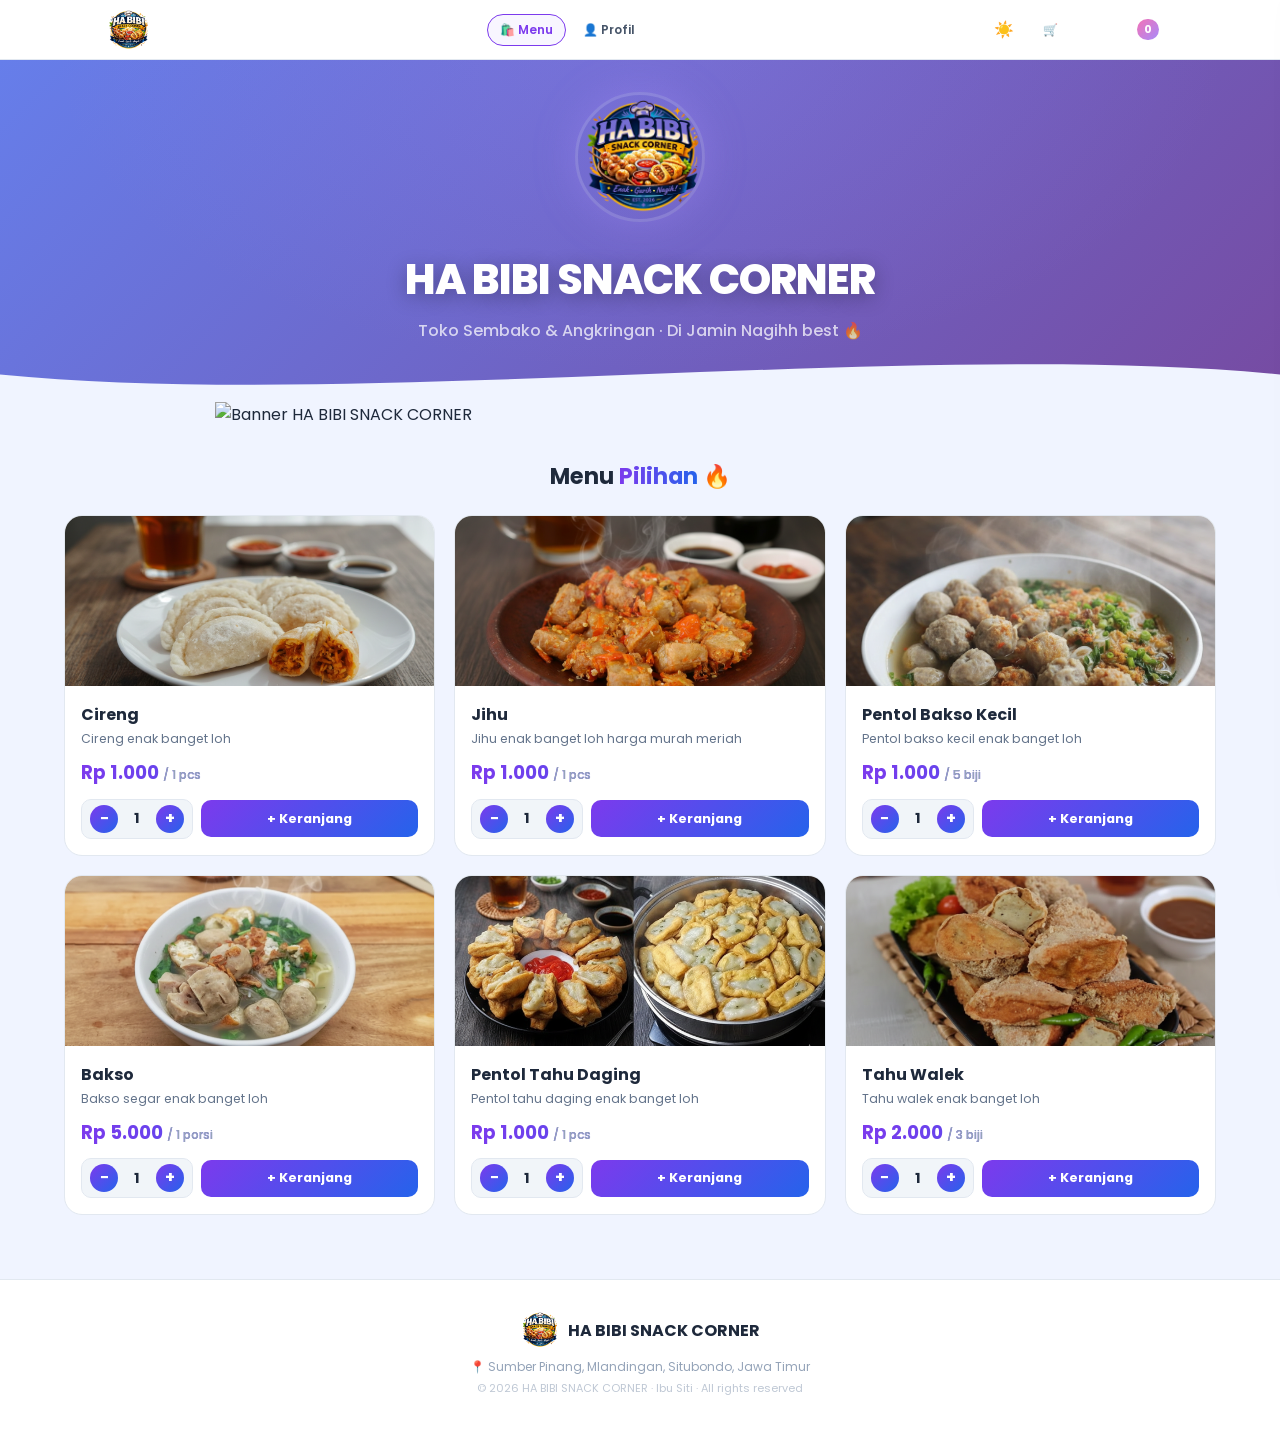
==== index.html @ b2f9ac33 "website habibi" ====
<!DOCTYPE html>
<html lang="id" data-theme="dark">
<head>
    <meta charset="UTF-8">
    <meta name="viewport" content="width=device-width, initial-scale=1.0, maximum-scale=1.0">
    <title>HA BIBI SNACK CORNER</title>
    <link rel="stylesheet" href="style.css">
    <link rel="stylesheet" href="profile.css">
</head>
<body>

    <!-- ===== NAVBAR ===== -->
    <nav class="navbar">
        <div class="nav-inner">
            <a href="index.html" class="nav-logo">
                <img src="image/Logo Habibi.png" alt="Logo HA BIBI SNACK CORNER" class="nav-logo-img">
            </a>
            <div class="nav-links">
                <a href="index.html" class="nav-link active">🛍️ Menu</a>
                <a href="profile.html" class="nav-link">👤 Profil</a>
            </div>
            <div class="header-actions">
                <button class="btn-theme" onclick="toggleTheme()" title="Ganti Tema">
                    <span id="themeIcon">🌙</span>
                </button>
                <button class="btn-cart" onclick="toggleCart()">
                    🛒 <span class="cart-text">Keranjang</span>
                    <span class="cart-badge" id="cartBadge">0</span>
                </button>
            </div>
        </div>
    </nav>

    <!-- ===== HERO ===== -->
    <section class="hero">
        <div class="hero-bg"></div>
        <div class="hero-content">
            <img src="image/Logo Habibi.png" alt="Logo HA BIBI SNACK CORNER" class="hero-logo">
            <h1 class="hero-title">HA BIBI SNACK CORNER</h1>
            <p class="hero-sub">Toko Sembako & Angkringan · Di Jamin Nagihh best 🔥</p>
        </div>
        <div class="hero-wave">
            <svg xmlns="http://www.w3.org/2000/svg" viewBox="0 0 1440 80" preserveAspectRatio="none">
                <path class="wave-path" d="M0,50 C400,90 1040,10 1440,50 L1440,80 L0,80 Z"/>
            </svg>
        </div>
    </section>

    <!-- ===== SECTION BANNER ===== -->
    <section class="banner-section">
        <div class="banner-wrapper">
            <img src="image/banner.png" alt="Banner HA BIBI SNACK CORNER" class="banner-img">
        </div>
    </section>

    <!-- ===== MENU PILIHAN ===== -->
    <div class="container">
        <div class="section-title">Menu <span>Pilihan</span> 🔥</div>
        <div class="products">

            <div class="product-card">
                <img src="image/Cireng.png" alt="Cireng" class="product-image">
                <div class="product-info">
                    <div class="product-name">Cireng</div>
                    <div class="product-desc">Cireng enak banget loh</div>
                    <div class="product-price">Rp 1.000 <span class="product-unit">/ 1 pcs</span></div>
                    <div class="card-action">
                        <div class="qty-control">
                            <button onclick="changeCardQty(this, -1)">−</button>
                            <span class="qty-value">1</span>
                            <button onclick="changeCardQty(this, 1)">+</button>
                        </div>
                        <button class="btn-order" onclick="addToCart('Cireng', 1000, '1 pcs', this)">+ Keranjang</button>
                    </div>
                </div>
            </div>

            <div class="product-card">
                <img src="image/Jihu.png" alt="Jihu" class="product-image">
                <div class="product-info">
                    <div class="product-name">Jihu</div>
                    <div class="product-desc">Jihu enak banget loh harga murah meriah</div>
                    <div class="product-price">Rp 1.000 <span class="product-unit">/ 1 pcs</span></div>
                    <div class="card-action">
                        <div class="qty-control">
                            <button onclick="changeCardQty(this, -1)">−</button>
                            <span class="qty-value">1</span>
                            <button onclick="changeCardQty(this, 1)">+</button>
                        </div>
                        <button class="btn-order" onclick="addToCart('Jihu', 1000, '1 pcs', this)">+ Keranjang</button>
                    </div>
                </div>
            </div>

            <div class="product-card">
                <img src="image/Pentol Kecil.png" alt="Pentol Bakso Kecil" class="product-image">
                <div class="product-info">
                    <div class="product-name">Pentol Bakso Kecil</div>
                    <div class="product-desc">Pentol bakso kecil enak banget loh</div>
                    <div class="product-price">Rp 1.000 <span class="product-unit">/ 5 biji</span></div>
                    <div class="card-action">
                        <div class="qty-control">
                            <button onclick="changeCardQty(this, -1)">−</button>
                            <span class="qty-value">1</span>
                            <button onclick="changeCardQty(this, 1)">+</button>
                        </div>
                        <button class="btn-order" onclick="addToCart('Pentol Bakso Kecil', 1000, '5 biji', this)">+ Keranjang</button>
                    </div>
                </div>
            </div>

            <div class="product-card">
                <img src="image/Bakso.png" alt="Bakso" class="product-image">
                <div class="product-info">
                    <div class="product-name">Bakso</div>
                    <div class="product-desc">Bakso segar enak banget loh</div>
                    <div class="product-price">Rp 5.000 <span class="product-unit">/ 1 porsi</span></div>
                    <div class="card-action">
                        <div class="qty-control">
                            <button onclick="changeCardQty(this, -1)">−</button>
                            <span class="qty-value">1</span>
                            <button onclick="changeCardQty(this, 1)">+</button>
                        </div>
                        <button class="btn-order" onclick="addToCart('Bakso', 5000, '1 porsi', this)">+ Keranjang</button>
                    </div>
                </div>
            </div>

            <div class="product-card">
                <img src="image/Pentol Tahu Daging.png" alt="Pentol Tahu Daging" class="product-image">
                <div class="product-info">
                    <div class="product-name">Pentol Tahu Daging</div>
                    <div class="product-desc">Pentol tahu daging enak banget loh</div>
                    <div class="product-price">Rp 1.000 <span class="product-unit">/ 1 pcs</span></div>
                    <div class="card-action">
                        <div class="qty-control">
                            <button onclick="changeCardQty(this, -1)">−</button>
                            <span class="qty-value">1</span>
                            <button onclick="changeCardQty(this, 1)">+</button>
                        </div>
                        <button class="btn-order" onclick="addToCart('Pentol Tahu Daging', 1000, '1 pcs', this)">+ Keranjang</button>
                    </div>
                </div>
            </div>

            <div class="product-card">
                <img src="image/Tahu Walek.png" alt="Tahu Walek" class="product-image">
                <div class="product-info">
                    <div class="product-name">Tahu Walek</div>
                    <div class="product-desc">Tahu walek enak banget loh</div>
                    <div class="product-price">Rp 2.000 <span class="product-unit">/ 3 biji</span></div>
                    <div class="card-action">
                        <div class="qty-control">
                            <button onclick="changeCardQty(this, -1)">−</button>
                            <span class="qty-value">1</span>
                            <button onclick="changeCardQty(this, 1)">+</button>
                        </div>
                        <button class="btn-order" onclick="addToCart('Tahu Walek', 2000, '3 biji', this)">+ Keranjang</button>
                    </div>
                </div>
            </div>

        </div>
    </div>

    <!-- ===== FOOTER ===== -->
    <footer class="site-footer">
        <div class="footer-logo">
            <img src="image/Logo Habibi.png" alt="Logo" class="footer-logo-img">
            <span>HA BIBI SNACK CORNER</span>
        </div>
        <p class="footer-addr">📍 Sumber Pinang, Mlandingan, Situbondo, Jawa Timur</p>
        <p class="footer-copy">© 2026 HA BIBI SNACK CORNER · Ibu Siti · All rights reserved</p>
    </footer>

    <!-- Panel Keranjang -->
    <div class="cart-panel" id="cartPanel">
        <div class="cart-header">
            <h2>🛒 Keranjang Belanja</h2>
            <button class="close-btn" onclick="toggleCart()">×</button>
        </div>
        <div class="cart-items" id="cartItems">
            <p class="cart-empty">Keranjang masih kosong</p>
        </div>
        <div class="cart-footer" id="cartFooter" style="display:none">
            <div class="cart-total">Subtotal: <strong id="cartTotal">Rp 0</strong></div>

            <div class="form-group">
                <label>Metode Pengiriman</label>
                <div class="delivery-options">
                    <label class="delivery-opt">
                        <input type="radio" name="delivery" value="ambil" checked onchange="toggleDelivery(this)">
                        🏪 Ambil Sendiri
                    </label>
                    <label class="delivery-opt">
                        <input type="radio" name="delivery" value="antar" onchange="toggleDelivery(this)">
                        🛵 Antar ke Rumah <small>(+Rp 500)</small>
                    </label>
                </div>
            </div>

            <div class="form-group" id="addressGroup" style="display:none">
                <label>📍 Lokasi Kamu (Google Maps)</label>
                <button class="btn-maps" onclick="getLocation()">📌 Dapatkan Lokasi Saya</button>
                <div id="locationStatus" class="location-status"></div>
                <input type="text" id="mapsLink" placeholder="Atau paste link Google Maps kamu" style="margin-top:8px">
                <small class="location-note">⚠️ Pengiriman hanya dalam radius 1 km dari toko</small>
            </div>

            <div id="ongkirBox" style="display:none" class="ongkir-info">
                🛵 Ongkir: <strong>Rp 500</strong>
            </div>
            <div class="grand-total-box">
                Total Bayar: <strong id="grandTotal">Rp 0</strong>
            </div>

            <div class="form-group">
                <label>Nama Pemesan *</label>
                <input type="text" id="customerName" placeholder="Masukkan nama kamu">
            </div>

            <div class="form-group">
                <label>Metode Pembayaran</label>
                <div class="delivery-options">
                    <label class="delivery-opt">
                        <input type="radio" name="payment" value="COD" checked>
                        💵 COD (Bayar di Tempat)
                    </label>
                    <label class="delivery-opt">
                        <input type="radio" name="payment" value="QRIS">
                        📱 QRIS
                    </label>
                </div>
            </div>

            <div class="form-group">
                <label>Catatan (Opsional)</label>
                <textarea id="orderNotes" rows="2" placeholder="Contoh: jangan pedas, tambah saos, dll"></textarea>
            </div>
            <button class="btn-wa-order" onclick="sendToWhatsApp()">📲 Pesan via WhatsApp</button>
        </div>
    </div>

    <!-- Modal QRIS -->
    <div class="modal" id="qrisModal">
        <div class="modal-content qris-modal-content">
            <div class="modal-header">
                <h2>📱 Pembayaran QRIS</h2>
                <button class="close-btn" onclick="closeQris()">×</button>
            </div>
            <p class="qris-info">Scan QR di bawah untuk melakukan pembayaran</p>
            <img src="image/qris.png" alt="QRIS" class="qris-img">
            <p class="qris-amount">Total: <strong id="qrisAmount"></strong></p>
            <p class="qris-note">Setelah bayar, pesananmu akan segera kami proses! 🎉</p>
            <button class="btn-wa-order" onclick="doSendWA()">📲 Lanjut Kirim Pesanan ke WA</button>
        </div>
    </div>

    <!-- Overlay -->
    <div class="overlay" id="overlay" onclick="closeAllPanel()"></div>

    <script src="script.js"></script>
</body>
</html>
---- style.css ----
@import url('https://fonts.googleapis.com/css2?family=Poppins:wght@400;500;600;700;800&display=swap');

/* ===== TEMA VARIABEL ===== */
:root {
    --bg-main: #0f0f13;
    --bg-card: #1e1e2e;
    --bg-header: linear-gradient(135deg, #1a1a2e 0%, #16213e 50%, #0f3460 100%);
    --bg-panel: #13131f;
    --bg-footer: #13131f;
    --bg-input: rgba(255, 255, 255, 0.05);
    --bg-opt: rgba(255, 255, 255, 0.03);
    --bg-qty: rgba(255, 255, 255, 0.04);
    --border: rgba(255, 255, 255, 0.07);
    --border-input: rgba(255, 255, 255, 0.08);
    --text-main: #f1f5f9;
    --text-sub: #94a3b8;
    --text-muted: #475569;
    --text-desc: #64748b;
    --wave-fill: #0f0f13;
    --grad-a: #a78bfa;
    --grad-b: #60a5fa;
    --shadow: rgba(0, 0, 0, 0.5);
    --card-hover-shadow: 0 20px 40px rgba(0, 0, 0, 0.4), 0 0 0 1px rgba(167, 139, 250, 0.2);
}

[data-theme="light"] {
    --bg-main: #f0f4ff;
    --bg-card: #ffffff;
    --bg-header: linear-gradient(135deg, #667eea 0%, #764ba2 100%);
    --bg-panel: #ffffff;
    --bg-footer: #f8f9ff;
    --bg-input: #f1f5f9;
    --bg-opt: #f8f9ff;
    --bg-qty: #f1f5f9;
    --border: #e2e8f0;
    --border-input: #cbd5e1;
    --text-main: #1e293b;
    --text-sub: #475569;
    --text-muted: #94a3b8;
    --text-desc: #64748b;
    --wave-fill: #f0f4ff;
    --grad-a: #7c3aed;
    --grad-b: #2563eb;
    --shadow: rgba(0, 0, 0, 0.12);
    --card-hover-shadow: 0 20px 40px rgba(0, 0, 0, 0.12), 0 0 0 1px rgba(124, 58, 237, 0.2);
}

/* ===== RESET ===== */
* {
    margin: 0;
    padding: 0;
    box-sizing: border-box;
}

/* ===== BODY ===== */
body {
    font-family: 'Poppins', sans-serif;
    background: var(--bg-main);
    color: var(--text-main);
    min-height: 100vh;
    transition: background 0.3s, color 0.3s;
}

/* ===== HEADER ===== */
header {
    background: var(--bg-header);
    padding: 0 0 4.5rem;
    position: relative;
    overflow: hidden;
    text-align: center;
}

header::before {
    content: '';
    position: absolute;
    top: -80px;
    left: 30%;
    width: 500px;
    height: 500px;
    background: radial-gradient(circle, rgba(255, 255, 255, 0.07) 0%, transparent 70%);
    pointer-events: none;
}

/* ===== HEADER TOPBAR ===== */
.header-topbar {
    display: flex;
    align-items: center;
    justify-content: space-between;
    padding: 0.9rem 1.5rem;
    border-bottom: 1px solid rgba(255, 255, 255, 0.08);
    position: relative;
    z-index: 2;
}

/* ===== HEADER BRAND ===== */
.header-brand {
    padding: 2rem 1rem 0;
    position: relative;
    z-index: 1;
}

.header-logo-img {
    width: clamp(50px, 8vw, 80px);
    height: clamp(50px, 8vw, 80px);
    object-fit: contain;
    border-radius: 50%;
    border: 2px solid rgba(255, 255, 255, 0.15);
    box-shadow: 0 0 30px rgba(167, 139, 250, 0.3);
    margin: 0 auto 0.5rem;
    display: block;
    animation: float 3.5s ease-in-out infinite;
}

@keyframes float {
    0%, 100% {
        transform: translateY(0);
    }
    50% {
        transform: translateY(-10px);
    }
}
.header-brand h1 {
    font-size: 2.2rem;
    font-weight: 800;
    color: #fff;
    letter-spacing: -0.5px;
    line-height: 1.1;
    text-shadow: 0 2px 10px rgba(0, 0, 0, 0.3);
    margin-bottom: 0.3rem;
}

.header-brand p {
    font-size: 0.88rem;
    color: rgba(255, 255, 255, 0.65);
    font-weight: 500;
}

/* ===== NAVIGATION ===== */
.nav {
    display: flex;
    gap: 6px;
}

.nav-link {
    text-decoration: none;
    color: rgba(255, 255, 255, 0.65);
    font-size: 13px;
    font-weight: 600;
    padding: 6px 14px;
    border-radius: 50px;
    border: 1.5px solid transparent;
    transition: all 0.2s;
    font-family: 'Poppins', sans-serif;
}

.nav-link:hover {
    color: #fff;
    background: rgba(255, 255, 255, 0.1);
}

.nav-link.active {
    color: #fff;
    border-color: rgba(255, 255, 255, 0.3);
    background: rgba(255, 255, 255, 0.12);
}

.nav-logo-img {
    height: clamp(28px, 5vw, 40px);
    width: auto;
    object-fit: contain;
}

/* ===== HEADER ACTIONS ===== */
.header-actions {
    display: flex;
    align-items: center;
    gap: 10px;
}

/* ===== BUTTON THEME ===== */
.btn-theme {
    width: 40px;
    height: 40px;
    background: rgba(255, 255, 255, 0.12);
    backdrop-filter: blur(10px);
    border: 1.5px solid rgba(255, 255, 255, 0.2);
    border-radius: 50%;
    font-size: 1.1rem;
    cursor: pointer;
    display: flex;
    align-items: center;
    justify-content: center;
    transition: all 0.2s;
}

.btn-theme:hover {
    background: rgba(255, 255, 255, 0.22);
    transform: rotate(20deg) scale(1.1);
}

/* ===== BUTTON CART ===== */
.btn-cart {
    background: rgba(255, 255, 255, 0.12);
    backdrop-filter: blur(10px);
    color: #fff;
    border: 1.5px solid rgba(255, 255, 255, 0.2);
    padding: 9px 18px;
    border-radius: 50px;
    font-size: 13px;
    font-weight: 600;
    cursor: pointer;
    display: flex;
    align-items: center;
    gap: 8px;
    font-family: 'Poppins', sans-serif;
    transition: all 0.2s;
}

.btn-cart:hover {
    background: rgba(255, 255, 255, 0.22);
    transform: scale(1.04);
}

.cart-badge {
    background: linear-gradient(135deg, #f472b6, #a78bfa);
    color: #fff;
    border-radius: 50px;
    padding: 2px 8px;
    font-size: 11px;
    font-weight: 700;
}

/* ===== WAVE ===== */
.wave {
    display: block;
    margin-top: -2px;
    width: 100%;
    overflow: hidden;
    line-height: 0;
}

.wave svg {
    display: block;
    width: 100%;
}

.wave-path {
    fill: var(--bg-main);
    transition: fill 0.3s;
}

/* ===== CONTAINER ===== */
.container {
    max-width: 1200px;
    margin: 0 auto;
    padding: 0 1.5rem 4rem;
}

.section-title {
    text-align: center;
    font-size: 1.4rem;
    font-weight: 700;
    color: var(--text-main);
    margin: 2rem 0 1.4rem;
}

.section-title span {
    background: linear-gradient(90deg, var(--grad-a), var(--grad-b));
    -webkit-background-clip: text;
    -webkit-text-fill-color: transparent;
    background-clip: text;
}

/* ===== PRODUCTS GRID ===== */
.products {
    display: grid;
    grid-template-columns: repeat(3, 1fr);
    gap: 1.2rem;
}

/* ===== PRODUCT CARD ===== */
.product-card {
    background: var(--bg-card);
    border-radius: 18px;
    border: 1px solid var(--border);
    overflow: hidden;
    transition: transform 0.3s, box-shadow 0.3s;
    position: relative;
}

[data-theme="dark"] .product-card::before {
    content: '';
    position: absolute;
    inset: 0;
    border-radius: 18px;
    background: linear-gradient(135deg, rgba(167, 139, 250, 0.05), rgba(96, 165, 250, 0.03));
    pointer-events: none;
}

.product-card:hover {
    transform: translateY(-5px);
    box-shadow: var(--card-hover-shadow);
}

.product-image {
    width: 100%;
    height: 170px;
    object-fit: cover;
    display: block;
    transition: transform 0.4s;
}

.product-card:hover .product-image {
    transform: scale(1.05);
}

.product-info {
    padding: 1rem;
}

.product-name {
    font-size: 1rem;
    font-weight: 700;
    color: var(--text-main);
    margin-bottom: 3px;
}

.product-desc {
    color: var(--text-desc);
    font-size: 0.78rem;
    margin-bottom: 0.7rem;
    line-height: 1.4;
}

.product-price {
    font-size: 1.15rem;
    font-weight: 700;
    background: linear-gradient(90deg, var(--grad-a), var(--grad-b));
    -webkit-background-clip: text;
    -webkit-text-fill-color: transparent;
    background-clip: text;
    margin-bottom: 0.8rem;
}

.product-unit {
    font-size: 0.75rem;
    font-weight: 500;
    color: var(--text-muted);
    -webkit-text-fill-color: var(--text-muted);
}

/* ===== CARD ACTION QTY + BUTTON ===== */
.card-action {
    display: flex;
    align-items: center;
    gap: 8px;
    margin-top: 4px;
}

.qty-control {
    display: flex;
    align-items: center;
    gap: 8px;
    background: var(--bg-qty);
    border: 1px solid var(--border);
    border-radius: 10px;
    padding: 5px 8px;
    flex-shrink: 0;
}

.qty-control button {
    width: 28px;
    height: 28px;
    border-radius: 50%;
    border: none;
    background: linear-gradient(135deg, var(--grad-a), var(--grad-b));
    color: #fff;
    font-size: 16px;
    font-weight: 700;
    cursor: pointer;
    line-height: 1;
    transition: opacity 0.2s, transform 0.15s;
    font-family: 'Poppins', sans-serif;
}

.qty-control button:hover {
    opacity: 0.85;
    transform: scale(1.1);
}

.qty-value {
    font-size: 0.9rem;
    font-weight: 700;
    min-width: 22px;
    text-align: center;
    color: var(--text-main);
}

/* ===== ORDER BUTTON ===== */
.btn-order {
    flex: 1;
    padding: 0.6rem 0.5rem;
    background: linear-gradient(135deg, var(--grad-a), var(--grad-b));
    color: #fff;
    border: none;
    border-radius: 10px;
    cursor: pointer;
    font-size: 0.8rem;
    font-weight: 700;
    font-family: 'Poppins', sans-serif;
    transition: opacity 0.2s, transform 0.15s;
    white-space: nowrap;
}

.btn-order:hover {
    opacity: 0.88;
    transform: scale(1.02);
}

/* ===== FLOATING WHATSAPP BUTTON ===== */
.btn-wa {
    display: inline-flex;
    align-items: center;
    justify-content: center;
    position: fixed;
    bottom: 24px;
    right: 24px;
    z-index: 998;
    filter: drop-shadow(0 4px 12px rgba(37, 211, 102, 0.4));
    transition: transform 0.2s;
}

.btn-wa:hover {
    transform: scale(1.1);
}

.btn-wa img {
    width: 64px;
    height: auto;
}

/* ===== CART PANEL ===== */
.cart-panel {
    position: fixed;
    top: 0;
    right: -420px;
    width: 380px;
    max-width: 95vw;
    height: 100%;
    background: var(--bg-panel);
    border-left: 1px solid var(--border);
    box-shadow: -8px 0 40px var(--shadow);
    z-index: 1000;
    display: flex;
    flex-direction: column;
    transition: right 0.35s cubic-bezier(0.4, 0, 0.2, 1);
    overflow: hidden;
}

.cart-panel.active {
    right: 0;
}

.cart-header {
    display: flex;
    justify-content: space-between;
    align-items: center;
    padding: 16px 18px;
    background: var(--bg-header);
    border-bottom: 1px solid var(--border);
    flex-shrink: 0;
}

.cart-header h2 {
    margin: 0;
    font-size: 1rem;
    font-weight: 700;
    color: #fff;
}

.close-btn {
    background: rgba(255, 255, 255, 0.12);
    border: none;
    font-size: 1.2rem;
    cursor: pointer;
    color: rgba(255, 255, 255, 0.8);
    width: 30px;
    height: 30px;
    border-radius: 50%;
    display: flex;
    align-items: center;
    justify-content: center;
    transition: background 0.2s;
}

.close-btn:hover {
    background: rgba(255, 255, 255, 0.22);
    color: #fff;
}

.cart-items {
    flex-shrink: 0;
    max-height: 240px;
    overflow-y: auto;
    padding: 12px 14px;
    border-bottom: 1px dashed var(--border);
    scrollbar-width: thin;
    scrollbar-color: #334155 transparent;
}

.cart-empty {
    text-align: center;
    color: var(--text-muted);
    margin: 28px 0;
    font-size: 0.85rem;
}

.cart-item {
    display: flex;
    align-items: center;
    gap: 7px;
    padding: 9px 0;
    border-bottom: 1px solid var(--border);
}

.cart-item:last-child {
    border-bottom: none;
}

.cart-item-name {
    flex: 1;
    font-size: 12px;
    font-weight: 600;
    color: var(--text-main);
}

.cart-item-unit {
    display: block;
    font-size: 10px;
    color: var(--text-muted);
    font-weight: 400;
    margin-top: 1px;
}

.cart-item-controls {
    display: flex;
    align-items: center;
    gap: 5px;
}

.cart-item-controls button {
    width: 24px;
    height: 24px;
    border-radius: 50%;
    border: 1px solid var(--border);
    background: var(--bg-input);
    color: var(--text-main);
    cursor: pointer;
    font-size: 14px;
    line-height: 1;
    transition: background 0.2s;
    font-family: 'Poppins', sans-serif;
}

.cart-item-controls button:hover {
    background: rgba(167, 139, 250, 0.2);
}

.cart-item-controls span {
    font-size: 12px;
    font-weight: 700;
    color: var(--text-main);
    min-width: 16px;
    text-align: center;
}

.cart-item-price {
    font-size: 11px;
    font-weight: 700;
    background: linear-gradient(90deg, var(--grad-a), var(--grad-b));
    -webkit-background-clip: text;
    -webkit-text-fill-color: transparent;
    background-clip: text;
    min-width: 60px;
    text-align: right;
}

.cart-item-remove {
    background: none;
    border: none;
    cursor: pointer;
    font-size: 13px;
    opacity: 0.45;
    transition: opacity 0.2s;
}

.cart-item-remove:hover {
    opacity: 1;
}

/* ===== CART FOOTER ===== */
.cart-footer {
    flex: 1;
    overflow-y: auto;
    padding: 14px;
    background: var(--bg-footer);
    scrollbar-width: thin;
    scrollbar-color: #334155 transparent;
}

.cart-total {
    font-size: 12px;
    color: var(--text-sub);
    text-align: right;
    margin-bottom: 3px;
}

.cart-total strong {
    color: var(--text-main);
}

.ongkir-info {
    text-align: right;
    font-size: 12px;
    color: var(--text-sub);
    margin-bottom: 3px;
}

.ongkir-info strong {
    color: #f472b6;
}

.grand-total-box {
    text-align: right;
    font-size: 14px;
    font-weight: 600;
    color: var(--text-sub);
    margin-bottom: 12px;
    padding-top: 7px;
    border-top: 1px dashed var(--border);
}

.grand-total-box strong {
    background: linear-gradient(90deg, var(--grad-a), var(--grad-b));
    -webkit-background-clip: text;
    -webkit-text-fill-color: transparent;
    background-clip: text;
    font-size: 17px;
}

/* ===== FORM SECTION ===== */
.form-group {
    margin-bottom: 12px;
}

.form-group label {
    display: block;
    margin-bottom: 5px;
    color: var(--text-sub);
    font-weight: 600;
    font-size: 11px;
    text-transform: uppercase;
    letter-spacing: 0.5px;
}

.form-group input,
.form-group select,
.form-group textarea {
    width: 100%;
    padding: 9px 11px;
    background: var(--bg-input);
    border: 1.5px solid var(--border-input);
    border-radius: 9px;
    font-size: 13px;
    font-family: 'Poppins', sans-serif;
    color: var(--text-main);
    box-sizing: border-box;
    resize: vertical;
    transition: border-color 0.2s, background 0.2s;
}

.form-group input::placeholder,
.form-group textarea::placeholder {
    color: var(--text-muted);
}

.form-group input:focus,
.form-group select:focus,
.form-group textarea:focus {
    outline: none;
    border-color: var(--grad-a);
    background: var(--bg-opt);
}

/* ===== DELIVERY OPTIONS ===== */
.delivery-options {
    display: flex;
    flex-direction: column;
    gap: 7px;
}

.delivery-opt {
    display: flex;
    align-items: center;
    gap: 9px;
    padding: 9px 12px;
    background: var(--bg-opt);
    border: 1.5px solid var(--border-input);
    border-radius: 9px;
    cursor: pointer;
    font-size: 12px;
    color: var(--text-sub);
    font-weight: 500;
    transition: all 0.2s;
    font-family: 'Poppins', sans-serif;
}

.delivery-opt:has(input:checked) {
    border-color: var(--grad-a);
    background: rgba(167, 139, 250, 0.08);
    color: var(--text-main);
}

.delivery-opt input {
    accent-color: var(--grad-a);
}

.delivery-opt small {
    color: #f472b6;
    font-weight: 700;
}

.btn-maps {
    width: 100%;
    padding: 8px;
    background: transparent;
    border: 1.5px solid var(--grad-b);
    color: var(--grad-b);
    border-radius: 9px;
    font-size: 12px;
    font-weight: 600;
    cursor: pointer;
    font-family: 'Poppins', sans-serif;
    transition: all 0.2s;
}

.btn-maps:hover {
    background: var(--grad-b);
    color: #fff;
}

.location-status {
    margin-top: 5px;
    font-size: 11px;
    min-height: 15px;
}

.location-status.success {
    color: #4ade80;
}

.location-status.error {
    color: #f87171;
}

.location-note {
    display: block;
    margin-top: 5px;
    font-size: 11px;
    color: #f59e0b;
}

/* ===== WHATSAPP ORDER BUTTON ===== */
.btn-wa-order {
    width: 100%;
    background: linear-gradient(135deg, #25D366, #128C7E);
    color: #fff;
    border: none;
    padding: 12px;
    border-radius: 11px;
    font-size: 13px;
    font-weight: 700;
    cursor: pointer;
    font-family: 'Poppins', sans-serif;
    transition: opacity 0.2s, transform 0.15s;
    margin-top: 4px;
}

.btn-wa-order:hover {
    opacity: 0.88;
    transform: scale(1.02);
}

/* ===== OVERLAY ===== */
.overlay {
    display: none;
    position: fixed;
    inset: 0;
    background: rgba(0, 0, 0, 0.6);
    backdrop-filter: blur(3px);
    z-index: 999;
}

.overlay.active {
    display: block;
}

/* ===== MODAL QRIS ===== */
.modal {
    display: none;
    position: fixed;
    inset: 0;
    z-index: 1001;
    align-items: center;
    justify-content: center;
}

.modal.active {
    display: flex;
}

.modal-content {
    background: var(--bg-card);
    border: 1px solid var(--border);
    padding: 1.8rem;
    border-radius: 18px;
    max-width: 500px;
    width: 90%;
    max-height: 90vh;
    overflow-y: auto;
    box-shadow: 0 25px 60px var(--shadow);
}

.qris-modal-content {
    text-align: center;
    max-width: 340px;
}

.modal-header {
    display: flex;
    justify-content: space-between;
    align-items: center;
    margin-bottom: 1rem;
}

.modal-header h2 {
    color: var(--text-main);
    font-size: 1rem;
}

.qris-info {
    color: var(--text-desc);
    margin-bottom: 14px;
    font-size: 13px;
}

.qris-img {
    width: 190px;
    height: 190px;
    object-fit: contain;
    border: 2px solid var(--border);
    border-radius: 14px;
    margin-bottom: 12px;
    background: #fff;
    padding: 8px;
}

.qris-amount {
    font-size: 15px;
    margin-bottom: 5px;
    color: var(--text-main);
    font-weight: 600;
}

.qris-amount strong {
    background: linear-gradient(90deg, var(--grad-a), var(--grad-b));
    -webkit-background-clip: text;
    -webkit-text-fill-color: transparent;
    background-clip: text;
}

.qris-note {
    font-size: 12px;
    color: var(--text-muted);
    margin-bottom: 14px;
}

/* ===== RESPONSIVE ===== */
@media (max-width: 700px) {
    .products {
        grid-template-columns: repeat(2, 1fr);
    }

    .brand-text h1 {
        font-size: 1.2rem;
    }

    .brand-icon {
        font-size: 2rem;
    }
}

@media (max-width: 420px) {
    .products {
        grid-template-columns: 1fr;
    }

    .btn-cart span:not(.cart-badge) {
        display: none;
    }
}

/* ===== BANNER SECTION ===== */
.banner-section {
    width: 100%;
    background: var(--bg-main);
    padding: 0.1rem 0.1rem 0;
}

.banner-wrapper {
    max-width: 850px;
    margin: 0 auto;
    overflow: hidden;
}

.banner-img {
    width: 100%;
    height: auto;
    display: block;
    object-fit: contain;
}

/* ===== NAVBAR ===== */
.navbar {
    position: sticky;
    top: 0;
    z-index: 900;
    background: var(--bg-panel);
    border-bottom: 1px solid var(--border);
    backdrop-filter: blur(12px);
    width: 100%;
}

.nav-inner {
    width: 100%;
    max-width: 1100px;
    margin: 0 auto;
    padding: 0.6rem 1rem;
    display: flex;
    align-items: center;
    justify-content: space-between;
    gap: 0.5rem;
    flex-wrap: nowrap; /* JANGAN wrap ke bawah */
}

/* ===== LOGO ===== */
.nav-logo {
    display: flex;
    align-items: center;
    text-decoration: none;
    flex-shrink: 0;
}

.nav-logo-img {
    height: clamp(28px, 5vw, 40px);
    width: auto;
    object-fit: contain;
}

/* ===== NAV LINKS (Menu / Profil) ===== */
.nav-links {
    display: flex;
    gap: 4px;
    flex: 1; /* ambil sisa ruang di tengah */
    justify-content: center;
}

.nav-link {
    text-decoration: none;
    color: var(--text-sub);
    font-size: 12px;
    font-weight: 600;
    padding: 6px 12px;
    border-radius: 50px;
    border: 1.5px solid transparent;
    transition: all 0.2s;
    font-family: 'Poppins', sans-serif;
    white-space: nowrap;
}

.nav-link:hover {
    color: var(--text-main);
    background: var(--bg-input);
}

.nav-link.active {
    color: var(--grad-a);
    border-color: var(--grad-a);
    background: rgba(167, 139, 250, 0.08);
}

/* ===== HEADER ACTIONS (tema + keranjang) ===== */
.header-actions {
    display: flex;
    align-items: center;
    gap: 6px;
    flex-shrink: 0;
}

/* ===== TOMBOL TEMA ===== */
.btn-theme {
    width: 36px;
    height: 36px;
    background: rgba(255, 255, 255, 0.12);
    backdrop-filter: blur(10px);
    border: 1.5px solid rgba(255, 255, 255, 0.2);
    border-radius: 50%;
    font-size: 1rem;
    cursor: pointer;
    display: flex;
    align-items: center;
    justify-content: center;
    transition: all 0.2s;
    flex-shrink: 0;
}

.btn-theme:hover {
    background: rgba(255, 255, 255, 0.22);
    transform: rotate(20deg) scale(1.1);
}

/* ===== TOMBOL KERANJANG ===== */
.btn-cart {
    background: rgba(255, 255, 255, 0.12);
    backdrop-filter: blur(10px);
    color: #fff;
    border: 1.5px solid rgba(255, 255, 255, 0.2);
    padding: 7px 14px;
    border-radius: 50px;
    font-size: 12px;
    font-weight: 600;
    cursor: pointer;
    display: flex;
    align-items: center;
    gap: 6px;
    font-family: 'Poppins', sans-serif;
    transition: all 0.2s;
    white-space: nowrap;
    flex-shrink: 0;
}

.btn-cart:hover {
    background: rgba(255, 255, 255, 0.22);
    transform: scale(1.04);
}

/* Teks "Keranjang" di dalam tombol */
.btn-cart .cart-text {
    display: inline;
}

.cart-badge {
    background: linear-gradient(135deg, #f472b6, #a78bfa);
    color: #fff;
    border-radius: 50px;
    padding: 2px 7px;
    font-size: 11px;
    font-weight: 700;
    flex-shrink: 0;
}

/* ===================================================
   RESPONSIVE NAVBAR
   =================================================== */

/* Tablet (≤768px) */
@media (max-width: 768px) {
    .nav-inner {
        padding: 0.5rem 1rem;
    }

    .nav-link {
        font-size: 11px;
        padding: 5px 10px;
    }
}

/* HP sedang (≤540px) */
@media (max-width: 540px) {
    .nav-inner {
        padding: 0.5rem 0.75rem;
        gap: 0.4rem;
    }

    /* Sembunyikan teks "Keranjang", tampilkan ikon + badge saja */
    .btn-cart .cart-text {
        display: none;
    }

    .btn-cart {
        padding: 7px 10px;
        gap: 4px;
    }

    .nav-link {
        font-size: 11px;
        padding: 5px 8px;
    }
}

/* HP kecil (≤380px) */
@media (max-width: 380px) {
    .nav-inner {
        padding: 0.5rem 0.6rem;
        gap: 0.3rem;
    }

    .nav-links {
        gap: 2px;
    }

    .nav-link {
        font-size: 10px;
        padding: 5px 7px;
    }

    .btn-theme {
        width: 30px;
        height: 30px;
        font-size: 0.85rem;
    }

    .btn-cart {
        padding: 6px 8px;
    }
}
---- profile.css ----
/* ===================================================
   profile.css
   Hanya berisi style KHUSUS halaman profile.html
   Navbar, hero, btn-cart, btn-theme → sudah di style.css
   =================================================== */

/* ===== HERO (profile page) ===== */
.hero {
    position: relative;
    background: var(--bg-header);
    padding: 2rem 3rem;
    text-align: center;
    overflow: hidden;
}
.hero-bg {
    position: absolute;
    inset: 0;
    background: radial-gradient(ellipse at 50% 0%, rgba(167,139,250,0.18) 0%, transparent 65%);
    pointer-events: none;
}
.hero-content {
    position: relative;
    z-index: 1;
}
.hero-logo {
    width: 130px;
    height: 130px;
    object-fit: contain;
    border-radius: 50%;
    border: 3px solid rgba(255,255,255,0.15);
    box-shadow: 0 0 40px rgba(167,139,250,0.35);
    margin-bottom: 1.2rem;
    animation: float 3.5s ease-in-out infinite;
}
@keyframes float {
    0%, 100% { transform: translateY(0); }
    50%       { transform: translateY(-10px); }
}
.hero-title {
    font-size: 2.6rem;
    font-weight: 800;
    color: #fff;
    letter-spacing: -1px;
    margin-bottom: 0.4rem;
    text-shadow: 0 4px 20px rgba(0,0,0,0.3);
}
.hero-sub {
    font-size: 1rem;
    color: rgba(255,255,255,0.72);
    margin-bottom: 1.6rem;
    font-weight: 500;
}
.btn-wa-hero {
    display: inline-block;
    padding: 12px 28px;
    background: linear-gradient(135deg, #25D366, #128C7E);
    color: #fff;
    text-decoration: none;
    border-radius: 50px;
    font-weight: 700;
    font-size: 14px;
    font-family: 'Poppins', sans-serif;
    box-shadow: 0 6px 20px rgba(37,211,102,0.35);
    transition: transform 0.2s, opacity 0.2s;
}
.btn-wa-hero:hover { transform: scale(1.05); opacity: 0.9; }

.hero-wave {
    position: absolute;
    bottom: -1px; left: 0;
    width: 100%;
    line-height: 0;
}
.hero-wave svg { display: block; width: 100%; }

/* ===== PROFILE CONTAINER ===== */
.profile-container {
    max-width: 1000px;
    margin: 0 auto;
    padding: 2rem 1.5rem 4rem;
}

/* ===== SECTION ===== */
.section { margin-bottom: 3rem; }
.section-label {
    font-size: 0.78rem;
    font-weight: 700;
    text-transform: uppercase;
    letter-spacing: 1.5px;
    color: var(--grad-a);
    margin-bottom: 1rem;
    display: flex;
    align-items: center;
    gap: 6px;
}
.section-label::after {
    content: '';
    flex: 1;
    height: 1px;
    background: var(--border);
}

/* ===== ABOUT CARD ===== */
.about-card {
    display: flex;
    gap: 1.5rem;
    align-items: flex-start;
    background: var(--bg-card);
    border: 1px solid var(--border);
    border-radius: 18px;
    padding: 1.8rem;
}
.about-icon { font-size: 3rem; flex-shrink: 0; }
.about-text h2 {
    font-size: 1.3rem;
    font-weight: 700;
    color: var(--text-main);
    margin-bottom: 0.8rem;
}
.about-text p {
    font-size: 0.88rem;
    color: var(--text-desc);
    line-height: 1.75;
    margin-bottom: 0.6rem;
}
.about-text p:last-child { margin-bottom: 0; }
.about-text strong { color: var(--text-main); }

/* ===== INFO GRID ===== */
.info-grid {
    display: grid;
    grid-template-columns: repeat(auto-fill, minmax(220px, 1fr));
    gap: 1rem;
}
.info-card {
    background: var(--bg-card);
    border: 1px solid var(--border);
    border-radius: 16px;
    padding: 1.3rem;
    display: flex;
    align-items: flex-start;
    gap: 12px;
    transition: transform 0.2s, box-shadow 0.2s;
}
.info-card:hover {
    transform: translateY(-3px);
    box-shadow: 0 10px 30px var(--shadow);
}
.info-card.clickable { cursor: pointer; }
.info-card.clickable:hover { border-color: #25D366; }

.info-icon { font-size: 1.8rem; flex-shrink: 0; }
.info-title { font-size: 11px; font-weight: 600; color: var(--text-muted); text-transform: uppercase; letter-spacing: 0.5px; margin-bottom: 3px; }
.info-value { font-size: 0.95rem; font-weight: 700; color: var(--text-main); margin-bottom: 5px; }
.info-sub { font-size: 11px; color: var(--text-desc); }
.info-badge {
    display: inline-block;
    padding: 3px 10px;
    border-radius: 50px;
    font-size: 11px;
    font-weight: 600;
}
.info-badge.open { background: rgba(74,222,128,0.15); color: #4ade80; }
.info-badge.wa   { background: rgba(37,211,102,0.12); color: #25D366; }

/* ===== MAP ===== */
.map-card {
    background: var(--bg-card);
    border: 1px solid var(--border);
    border-radius: 18px;
    overflow: hidden;
}
.map-info {
    display: flex;
    align-items: flex-start;
    gap: 12px;
    padding: 1.2rem 1.5rem;
    border-bottom: 1px solid var(--border);
    font-size: 13px;
    color: var(--text-sub);
}
.map-pin { font-size: 1.5rem; flex-shrink: 0; }
.map-info strong { display: block; color: var(--text-main); font-size: 14px; margin-bottom: 2px; }
.map-embed { width: 100%; height: 300px; }
.map-embed iframe { width: 100%; height: 100%; border: 0; display: block; }

.btn-maps-full {
    display: block;
    text-align: center;
    padding: 13px;
    background: linear-gradient(135deg, var(--grad-a), var(--grad-b));
    color: #fff;
    text-decoration: none;
    font-weight: 700;
    font-size: 14px;
    font-family: 'Poppins', sans-serif;
    transition: opacity 0.2s;
}
.btn-maps-full:hover { opacity: 0.88; }

/* ===== GALERI ===== */
.gallery-grid {
    display: grid;
    grid-template-columns: repeat(3, 1fr);
    gap: 1rem;
}
.gallery-item {
    position: relative;
    border-radius: 14px;
    overflow: hidden;
    border: 1px solid var(--border);
    cursor: pointer;
    aspect-ratio: 1;
}
.gallery-item img {
    width: 100%; height: 100%;
    object-fit: cover;
    display: block;
    transition: transform 0.4s;
}
.gallery-item:hover img { transform: scale(1.08); }
.gallery-caption {
    position: absolute;
    bottom: 0; left: 0; right: 0;
    padding: 10px 12px;
    background: linear-gradient(transparent, rgba(0,0,0,0.82));
}
.gallery-name {
    color: #fff;
    font-size: 13px;
    font-weight: 700;
    margin-bottom: 2px;
}
.gallery-desc {
    color: rgba(255,255,255,0.75);
    font-size: 11px;
    font-weight: 400;
    opacity: 0;
    transform: translateY(6px);
    transition: opacity 0.3s, transform 0.3s;
}
.gallery-item:hover .gallery-desc {
    opacity: 1;
    transform: translateY(0);
}

/* ===== DETAIL PRODUK ===== */
.product-detail-list {
    display: flex;
    flex-direction: column;
    gap: 1.5rem;
}
.product-detail-card {
    display: flex;
    gap: 1.5rem;
    background: var(--bg-card);
    border: 1px solid var(--border);
    border-radius: 18px;
    overflow: hidden;
    transition: transform 0.2s, box-shadow 0.2s;
}
.product-detail-card:hover {
    transform: translateY(-3px);
    box-shadow: 0 12px 30px var(--shadow);
}
.pd-img-wrap { flex-shrink: 0; width: 180px; }
.pd-img-wrap img { width: 100%; height: 100%; object-fit: cover; display: block; }
.pd-body {
    padding: 1.3rem 1.3rem 1.3rem 0;
    display: flex;
    flex-direction: column;
    gap: 0.6rem;
    flex: 1;
}
.pd-header {
    display: flex;
    align-items: center;
    justify-content: space-between;
    flex-wrap: wrap;
    gap: 6px;
}
.pd-header h3 { font-size: 1.1rem; font-weight: 800; color: var(--text-main); }
.pd-price {
    font-size: 0.85rem;
    font-weight: 700;
    background: linear-gradient(90deg, var(--grad-a), var(--grad-b));
    -webkit-background-clip: text;
    -webkit-text-fill-color: transparent;
    background-clip: text;
}
.pd-desc { font-size: 0.85rem; color: var(--text-desc); line-height: 1.65; }
.pd-origin {
    font-size: 0.82rem;
    color: var(--text-sub);
    line-height: 1.65;
    background: var(--bg-input);
    border-left: 3px solid var(--grad-a);
    padding: 8px 12px;
    border-radius: 0 8px 8px 0;
}
.pd-origin strong { color: var(--text-main); }
.pd-recommend {
    font-size: 0.82rem;
    color: var(--text-sub);
    line-height: 1.6;
    padding: 8px 12px;
    border-radius: 8px;
    background: rgba(167,139,250,0.07);
    border: 1px dashed rgba(167,139,250,0.25);
}

/* ===== MODAL PRODUK ===== */
.prod-modal {
    display: none;
    position: fixed;
    inset: 0;
    z-index: 1100;
    background: rgba(0,0,0,0.65);
    backdrop-filter: blur(4px);
    align-items: center;
    justify-content: center;
    padding: 1rem;
}
.prod-modal.active { display: flex; }
.prod-modal-content {
    background: var(--bg-card);
    border: 1px solid var(--border);
    border-radius: 20px;
    max-width: 560px;
    width: 100%;
    max-height: 90vh;
    overflow-y: auto;
    position: relative;
    animation: popIn 0.3s cubic-bezier(.4,0,.2,1);
    scrollbar-width: thin;
}
@keyframes popIn {
    from { transform: scale(0.9); opacity: 0; }
    to   { transform: scale(1);   opacity: 1; }
}
.prod-modal-close {
    position: absolute;
    top: 12px; right: 14px;
    background: rgba(255,255,255,0.1);
    border: none;
    color: var(--text-sub);
    font-size: 1.4rem;
    width: 32px; height: 32px;
    border-radius: 50%;
    cursor: pointer;
    display: flex; align-items: center; justify-content: center;
    z-index: 2;
    transition: background 0.2s;
}
.prod-modal-close:hover { background: rgba(255,255,255,0.2); color: var(--text-main); }
.prod-modal-img {
    width: 100%;
    height: 220px;
    object-fit: cover;
    display: block;
    border-radius: 20px 20px 0 0;
}
.prod-modal-body {
    padding: 1.3rem;
    display: flex;
    flex-direction: column;
    gap: 0.75rem;
}
.prod-modal-header {
    display: flex;
    align-items: center;
    justify-content: space-between;
    flex-wrap: wrap;
    gap: 6px;
}
.prod-modal-header h3 { font-size: 1.2rem; font-weight: 800; color: var(--text-main); }

/* ===== CTA ===== */
.cta-card {
    background: linear-gradient(135deg, var(--bg-header));
    border: 1px solid rgba(167,139,250,0.2);
    border-radius: 20px;
    padding: 2.5rem;
    text-align: center;
    position: relative;
    overflow: hidden;
}
.cta-card::before {
    content: '';
    position: absolute;
    inset: 0;
    background: radial-gradient(ellipse at center, rgba(167,139,250,0.12) 0%, transparent 70%);
    pointer-events: none;
}
.cta-emoji { font-size: 3rem; margin-bottom: 0.8rem; }
.cta-card h2 { font-size: 1.5rem; font-weight: 800; color: #fff; margin-bottom: 0.5rem; }
.cta-card p { font-size: 0.9rem; color: rgba(255,255,255,0.7); margin-bottom: 1.5rem; }
.cta-btns { display: flex; gap: 12px; justify-content: center; flex-wrap: wrap; }
.btn-cta-main {
    padding: 12px 28px;
    background: rgba(255,255,255,0.15);
    backdrop-filter: blur(8px);
    color: #fff;
    text-decoration: none;
    border-radius: 50px;
    font-weight: 700;
    font-size: 14px;
    font-family: 'Poppins', sans-serif;
    border: 1.5px solid rgba(255,255,255,0.25);
    transition: all 0.2s;
}
.btn-cta-main:hover { background: rgba(255,255,255,0.25); transform: scale(1.04); }
.btn-cta-wa {
    padding: 12px 28px;
    background: linear-gradient(135deg, #25D366, #128C7E);
    color: #fff;
    text-decoration: none;
    border-radius: 50px;
    font-weight: 700;
    font-size: 14px;
    font-family: 'Poppins', sans-serif;
    box-shadow: 0 6px 20px rgba(37,211,102,0.3);
    transition: all 0.2s;
}
.btn-cta-wa:hover { opacity: 0.9; transform: scale(1.04); }

/* ===== FOOTER (profile) ===== */
.site-footer {
    background: var(--bg-panel);
    border-top: 1px solid var(--border);
    padding: 2rem 1.5rem;
    text-align: center;
}
.footer-logo {
    display: flex;
    align-items: center;
    justify-content: center;
    gap: 10px;
    margin-bottom: 0.6rem;
    font-size: 1rem;
    font-weight: 700;
    color: var(--text-main);
}
.footer-logo-img { height: 36px; width: auto; object-fit: contain; }
.footer-addr { font-size: 12px; color: var(--text-muted); margin-bottom: 4px; }
.footer-copy { font-size: 11px; color: var(--text-muted); opacity: 0.6; }

/* ===== RESPONSIVE ===== */
@media (max-width: 640px) {
    .hero-title { font-size: 1.8rem; }
    .about-card { flex-direction: column; }
    .gallery-grid { grid-template-columns: repeat(2, 1fr); }
    .info-grid { grid-template-columns: 1fr 1fr; }
}
@media (max-width: 600px) {
    .product-detail-card { flex-direction: column; }
    .pd-img-wrap { width: 100%; height: 180px; }
    .pd-body { padding: 1rem; }
}
@media (max-width: 500px) {
    .prod-modal-img { height: 170px; }
}
@media (max-width: 400px) {
    .gallery-grid { grid-template-columns: 1fr; }
    .info-grid { grid-template-columns: 1fr; }
}
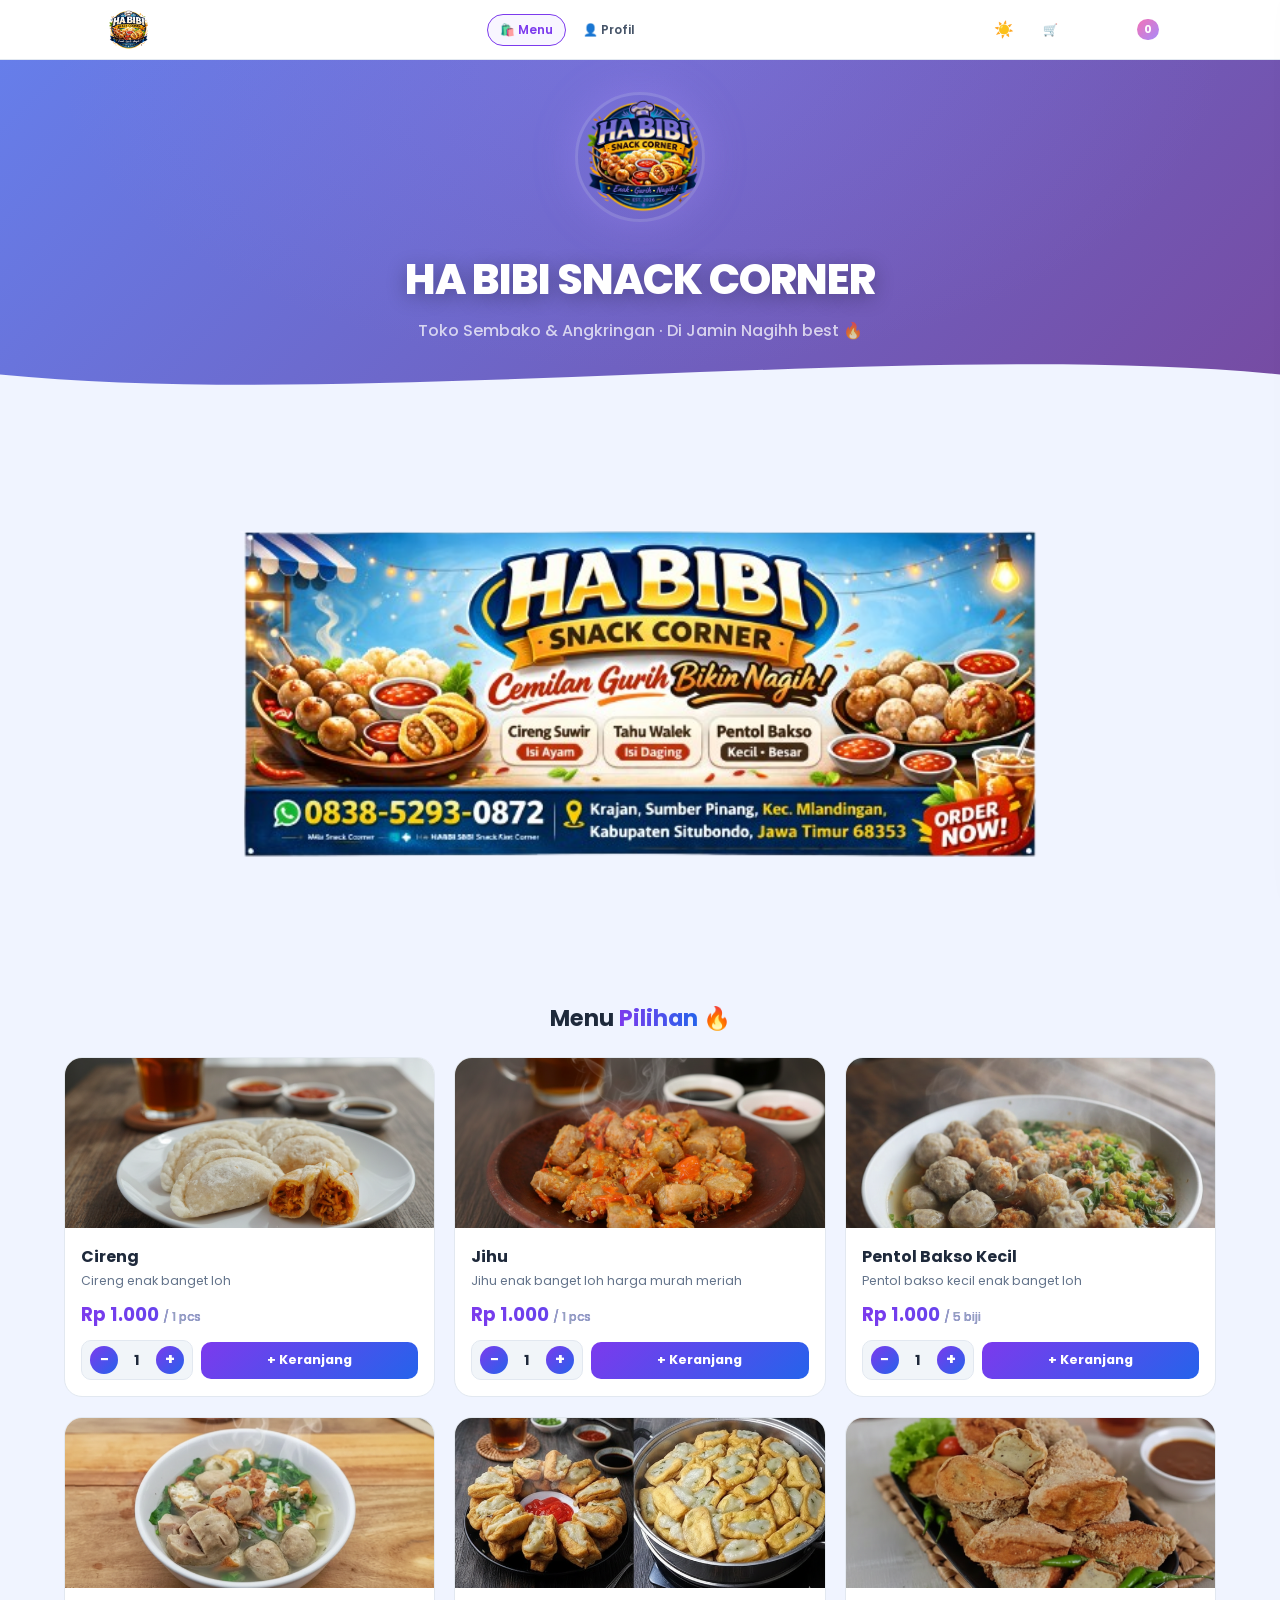
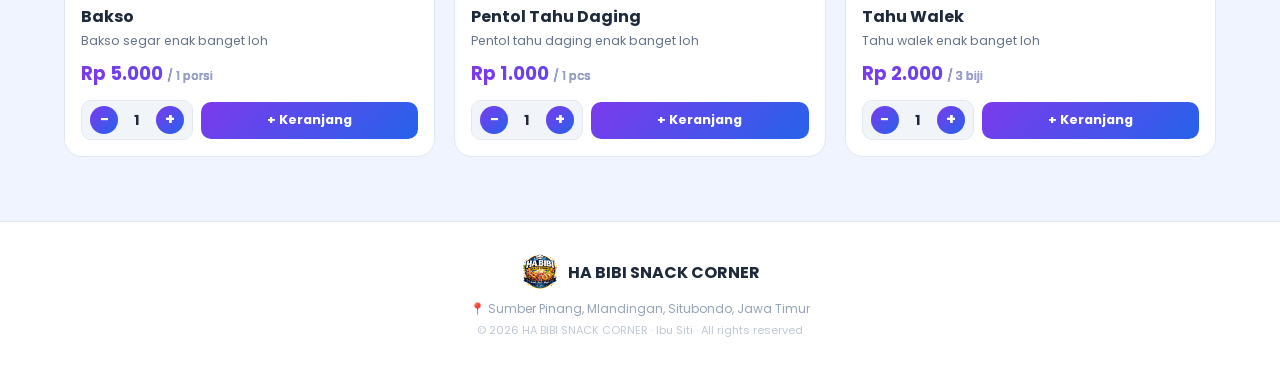
==== commit 21dacd83: "fix: update banner image filename to match case sensitivity" ====
--- a/index.html
+++ b/index.html
@@ -49,7 +49,7 @@
     <!-- ===== SECTION BANNER ===== -->
     <section class="banner-section">
         <div class="banner-wrapper">
-            <img src="image/banner.png" alt="Banner HA BIBI SNACK CORNER" class="banner-img">
+            <img src="image/Banner.png" alt="Banner HA BIBI SNACK CORNER" class="banner-img">
         </div>
     </section>
 
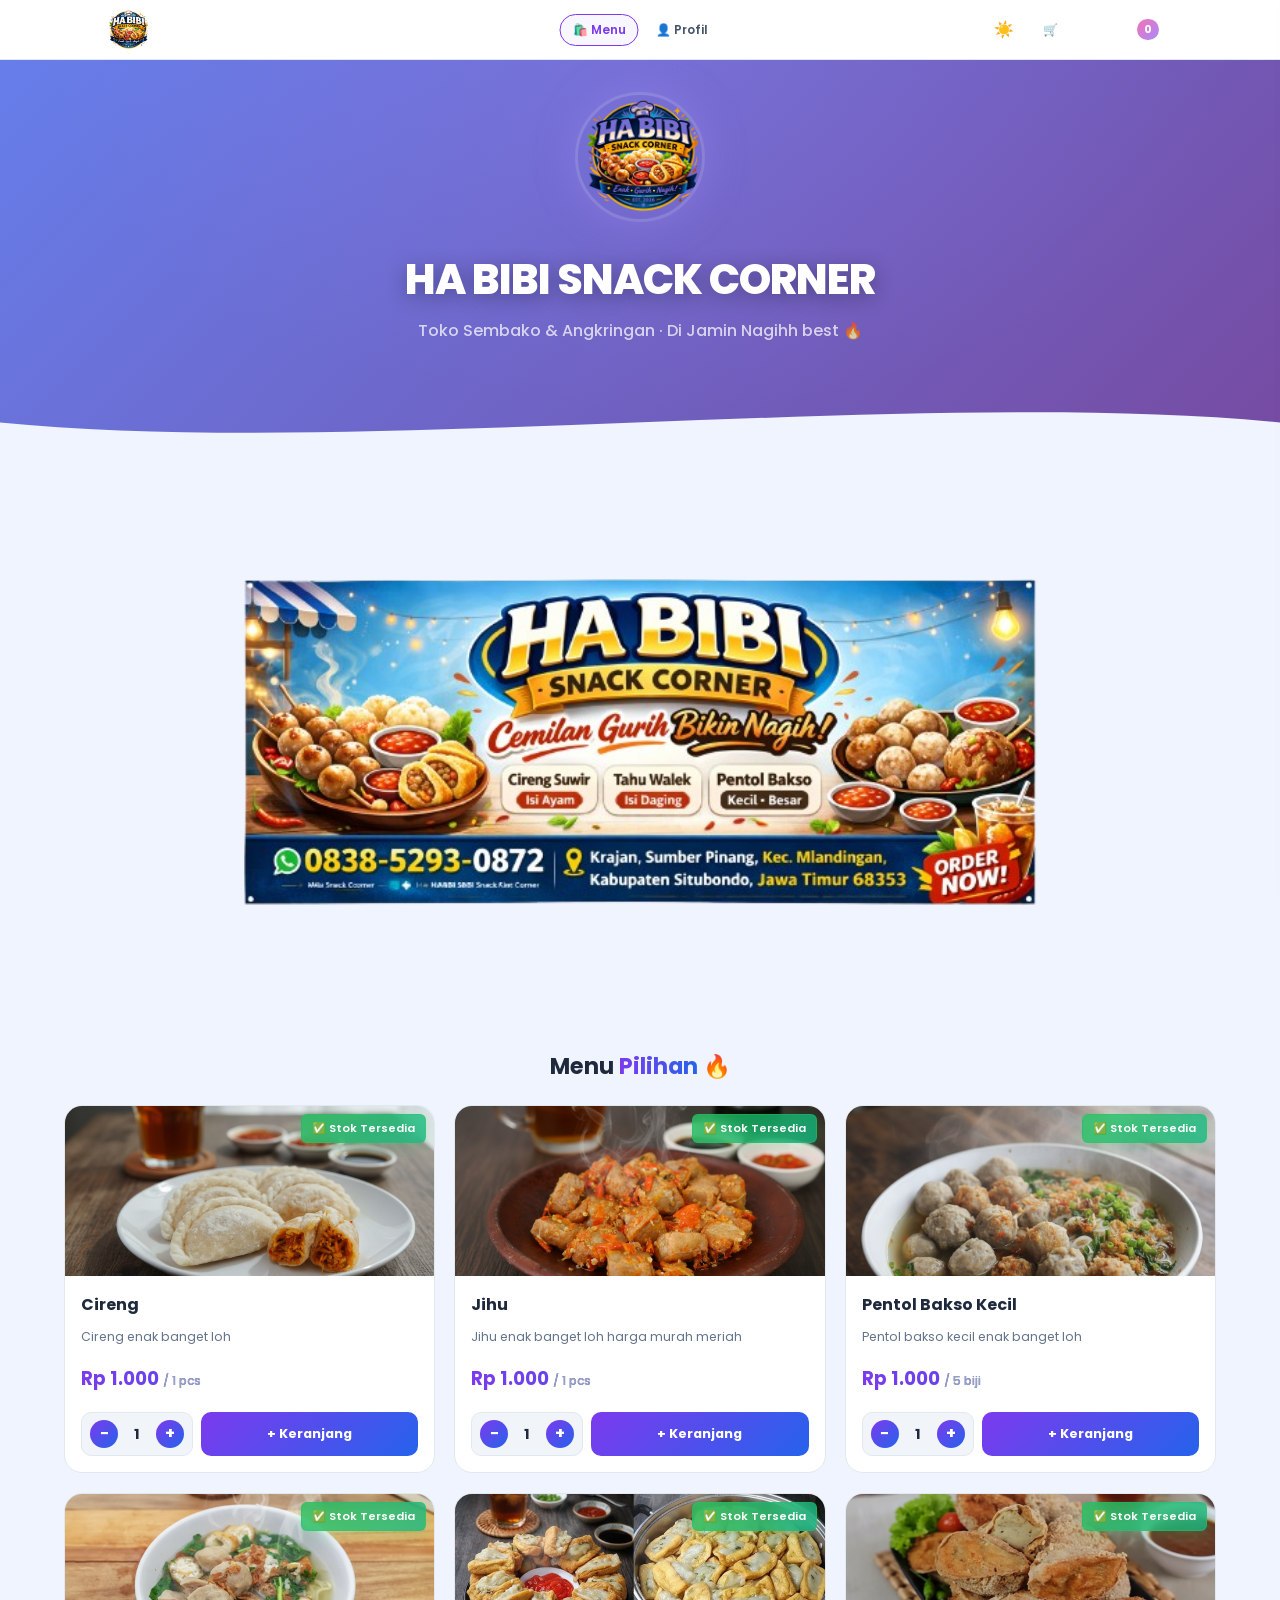
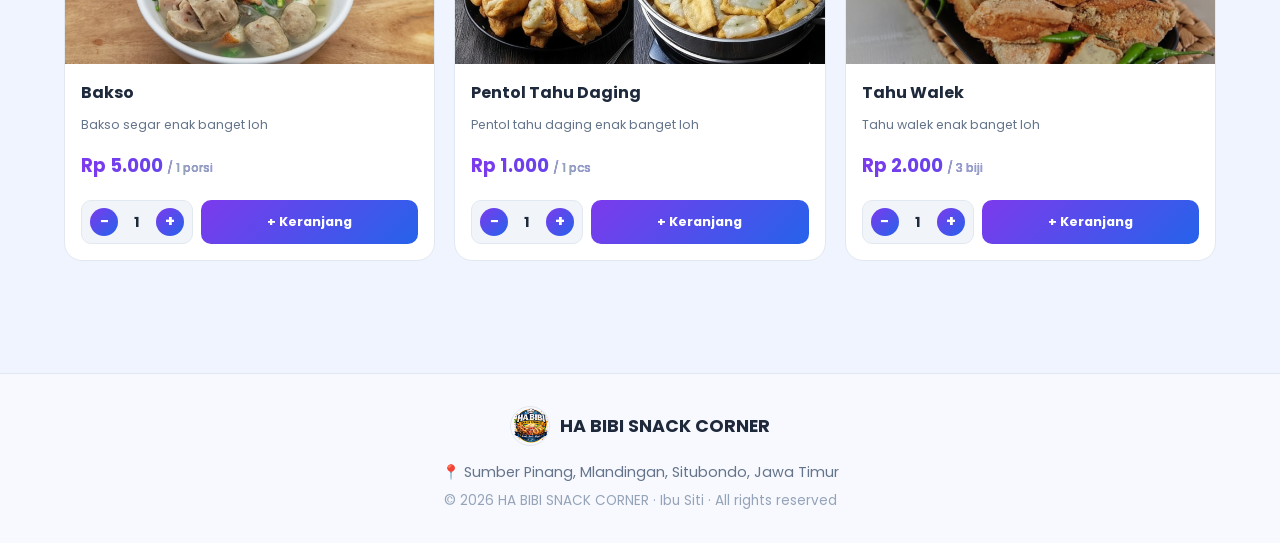
==== commit 18d6243c: "chore: update code structure for better readability and maintainability" ====
--- a/index.html
+++ b/index.html
@@ -1,5 +1,5 @@
 <!DOCTYPE html>
-<html lang="id" data-theme="dark">
+<html lang="id" data-theme="light">
 <head>
     <meta charset="UTF-8">
     <meta name="viewport" content="width=device-width, initial-scale=1.0, maximum-scale=1.0">
@@ -21,7 +21,7 @@
             </div>
             <div class="header-actions">
                 <button class="btn-theme" onclick="toggleTheme()" title="Ganti Tema">
-                    <span id="themeIcon">🌙</span>
+                    <span id="themeIcon">☀️</span>
                 </button>
                 <button class="btn-cart" onclick="toggleCart()">
                     🛒 <span class="cart-text">Keranjang</span>
@@ -30,6 +30,13 @@
             </div>
         </div>
     </nav>
+
+    <!-- ===== NOTIFIKASI DARI PROFILE ===== -->
+    <div id="pesanNotif" class="pesan-notif" style="display:none">
+        <span class="pesan-notif-icon">👋</span>
+        <span class="pesan-notif-text">Silakan pilih menu terlebih dahulu, lalu tambahkan ke keranjang untuk melanjutkan pesanan!</span>
+        <button class="pesan-notif-close" onclick="tutupNotif()">×</button>
+    </div>
 
     <!-- ===== HERO ===== -->
     <section class="hero">
@@ -54,12 +61,13 @@
     </section>
 
     <!-- ===== MENU PILIHAN ===== -->
-    <div class="container">
+    <div class="container" id="menuSection">
         <div class="section-title">Menu <span>Pilihan</span> 🔥</div>
         <div class="products">
 
-            <div class="product-card">
+            <div class="product-card" data-stock="true">
                 <img src="image/Cireng.png" alt="Cireng" class="product-image">
+                <span class="stock-badge in-stock">✅ Stok Tersedia</span>
                 <div class="product-info">
                     <div class="product-name">Cireng</div>
                     <div class="product-desc">Cireng enak banget loh</div>
@@ -75,8 +83,9 @@
                 </div>
             </div>
 
-            <div class="product-card">
+            <div class="product-card" data-stock="true">
                 <img src="image/Jihu.png" alt="Jihu" class="product-image">
+                <span class="stock-badge in-stock">✅ Stok Tersedia</span>
                 <div class="product-info">
                     <div class="product-name">Jihu</div>
                     <div class="product-desc">Jihu enak banget loh harga murah meriah</div>
@@ -92,8 +101,9 @@
                 </div>
             </div>
 
-            <div class="product-card">
+            <div class="product-card" data-stock="true">
                 <img src="image/Pentol Kecil.png" alt="Pentol Bakso Kecil" class="product-image">
+                <span class="stock-badge in-stock">✅ Stok Tersedia</span>
                 <div class="product-info">
                     <div class="product-name">Pentol Bakso Kecil</div>
                     <div class="product-desc">Pentol bakso kecil enak banget loh</div>
@@ -109,8 +119,9 @@
                 </div>
             </div>
 
-            <div class="product-card">
+            <div class="product-card" data-stock="true">
                 <img src="image/Bakso.png" alt="Bakso" class="product-image">
+                <span class="stock-badge in-stock">✅ Stok Tersedia</span>
                 <div class="product-info">
                     <div class="product-name">Bakso</div>
                     <div class="product-desc">Bakso segar enak banget loh</div>
@@ -126,8 +137,9 @@
                 </div>
             </div>
 
-            <div class="product-card">
+            <div class="product-card" data-stock="true">
                 <img src="image/Pentol Tahu Daging.png" alt="Pentol Tahu Daging" class="product-image">
+                <span class="stock-badge in-stock">✅ Stok Tersedia</span>
                 <div class="product-info">
                     <div class="product-name">Pentol Tahu Daging</div>
                     <div class="product-desc">Pentol tahu daging enak banget loh</div>
@@ -143,8 +155,9 @@
                 </div>
             </div>
 
-            <div class="product-card">
+            <div class="product-card" data-stock="true">
                 <img src="image/Tahu Walek.png" alt="Tahu Walek" class="product-image">
+                <span class="stock-badge in-stock">✅ Stok Tersedia</span>
                 <div class="product-info">
                     <div class="product-name">Tahu Walek</div>
                     <div class="product-desc">Tahu walek enak banget loh</div>
@@ -173,7 +186,7 @@
         <p class="footer-copy">© 2026 HA BIBI SNACK CORNER · Ibu Siti · All rights reserved</p>
     </footer>
 
-    <!-- Panel Keranjang -->
+    <!-- ===== PANEL KERANJANG ===== -->
     <div class="cart-panel" id="cartPanel">
         <div class="cart-header">
             <h2>🛒 Keranjang Belanja</h2>
@@ -241,22 +254,29 @@
         </div>
     </div>
 
-    <!-- Modal QRIS -->
+    <!-- ===== MODAL QRIS ===== -->
     <div class="modal" id="qrisModal">
         <div class="modal-content qris-modal-content">
             <div class="modal-header">
                 <h2>📱 Pembayaran QRIS</h2>
-                <button class="close-btn" onclick="closeQris()">×</button>
+                <button class="close-btn" onclick="closeQrisAndReset()">×</button>
             </div>
             <p class="qris-info">Scan QR di bawah untuk melakukan pembayaran</p>
-            <img src="image/qris.png" alt="QRIS" class="qris-img">
+            <img src="image/QRIS.jpeg" alt="QRIS" class="qris-img">
             <p class="qris-amount">Total: <strong id="qrisAmount"></strong></p>
             <p class="qris-note">Setelah bayar, pesananmu akan segera kami proses! 🎉</p>
-            <button class="btn-wa-order" onclick="doSendWA()">📲 Lanjut Kirim Pesanan ke WA</button>
-        </div>
-    </div>
-
-    <!-- Overlay -->
+            <div class="qris-actions">
+                <a id="qrisDownloadBtn" class="qris-download" href="image/QRIS.jpeg" download>⬇️ Unduh QRIS</a>
+                <label class="qris-confirm">
+                    <input type="checkbox" id="qrisConfirmCheckbox">
+                    <span>Saya sudah melakukan pembayaran</span>
+                </label>
+            </div>
+            <button id="qrisContinueBtn" class="btn-wa-order" onclick="doSendWA()" disabled>📲 Lanjut Kirim Pesanan ke WA</button>
+        </div>
+    </div>
+
+    <!-- ===== OVERLAY ===== -->
     <div class="overlay" id="overlay" onclick="closeAllPanel()"></div>
 
     <script src="script.js"></script>
--- a/style.css
+++ b/style.css
@@ -286,6 +286,9 @@
     overflow: hidden;
     transition: transform 0.3s, box-shadow 0.3s;
     position: relative;
+    display: flex;
+    flex-direction: column;
+    height: 100%;
 }
 
 [data-theme="dark"] .product-card::before {
@@ -314,8 +317,52 @@
     transform: scale(1.05);
 }
 
+/* ===== STOCK BADGE ===== */
+.stock-badge {
+    position: absolute;
+    top: 8px;
+    right: 8px;
+    background: linear-gradient(135deg, rgba(34, 197, 94, 0.85), rgba(16, 185, 129, 0.85));
+    color: #ffffff;
+    padding: 5px 10px;
+    border-radius: 6px;
+    font-size: 0.7rem;
+    font-weight: 600;
+    z-index: 10;
+    backdrop-filter: blur(8px);
+    box-shadow: 0 4px 15px rgba(34, 197, 94, 0.25);
+    border: 1px solid rgba(255, 255, 255, 0.4);
+}
+
+.stock-badge.in-stock {
+    background: linear-gradient(135deg, rgba(34, 197, 94, 0.85), rgba(16, 185, 129, 0.85));
+    color: #ffffff;
+}
+
+.stock-badge.out-stock {
+    background: linear-gradient(135deg, rgba(239, 68, 68, 0.85), rgba(220, 38, 38, 0.85));
+    color: #ffffff;
+    box-shadow: 0 4px 15px rgba(239, 68, 68, 0.25);
+}
+
+[data-theme="light"] .stock-badge {
+    background: linear-gradient(135deg, rgba(34, 197, 94, 0.78), rgba(16, 185, 129, 0.78));
+    border: 1px solid rgba(34, 197, 94, 0.35);
+    box-shadow: 0 4px 15px rgba(34, 197, 94, 0.2);
+}
+
+[data-theme="light"] .stock-badge.out-stock {
+    background: linear-gradient(135deg, rgba(220, 38, 38, 0.78), rgba(190, 24, 24, 0.78));
+    border: 1px solid rgba(220, 38, 38, 0.35);
+    box-shadow: 0 4px 15px rgba(220, 38, 38, 0.2);
+}
+
 .product-info {
     padding: 1rem;
+    display: flex;
+    flex-direction: column;
+    flex: 1;
+    gap: 0.5rem;
 }
 
 .product-name {
@@ -352,20 +399,22 @@
 /* ===== CARD ACTION QTY + BUTTON ===== */
 .card-action {
     display: flex;
-    align-items: center;
+    align-items: stretch;
     gap: 8px;
-    margin-top: 4px;
+    margin-top: auto;
 }
 
 .qty-control {
     display: flex;
     align-items: center;
+    justify-content: center;
     gap: 8px;
     background: var(--bg-qty);
     border: 1px solid var(--border);
     border-radius: 10px;
     padding: 5px 8px;
     flex-shrink: 0;
+    height: 44px;
 }
 
 .qty-control button {
@@ -410,11 +459,20 @@
     font-family: 'Poppins', sans-serif;
     transition: opacity 0.2s, transform 0.15s;
     white-space: nowrap;
+    height: 44px;
+    display: flex;
+    align-items: center;
+    justify-content: center;
 }
 
 .btn-order:hover {
     opacity: 0.88;
     transform: scale(1.02);
+}
+
+.btn-order:disabled {
+    opacity: 0.5;
+    cursor: not-allowed;
 }
 
 /* ===== FLOATING WHATSAPP BUTTON ===== */
@@ -879,10 +937,195 @@
     background-clip: text;
 }
 
+/* ===== QRIS ACTIONS (Download + Confirm) ===== */
+.qris-actions {
+    display: flex;
+    gap: 12px;
+    align-items: center;
+    justify-content: center;
+    margin: 14px 0;
+}
+
+.qris-download {
+    flex: 1 1 auto;
+    display: inline-flex;
+    align-items: center;
+    justify-content: center;
+    gap: 8px;
+    padding: 10px 14px;
+    border-radius: 12px;
+    text-decoration: none;
+    color: #fff;
+    font-weight: 700;
+    background: linear-gradient(135deg, var(--grad-a), var(--grad-b));
+    box-shadow: 0 10px 30px rgba(124, 58, 237, 0.12);
+    transition: transform 0.16s ease, box-shadow 0.16s ease, opacity 0.16s ease;
+}
+
+.qris-download:hover {
+    transform: translateY(-4px);
+    box-shadow: 0 18px 44px rgba(124, 58, 237, 0.16);
+}
+
+.qris-confirm {
+    display: inline-flex;
+    align-items: center;
+    gap: 10px;
+    cursor: pointer;
+    color: var(--text-main);
+    font-weight: 700;
+    user-select: none;
+}
+
+.qris-confirm input[type="checkbox"] {
+    -webkit-appearance: none;
+    appearance: none;
+    width: 22px;
+    height: 22px;
+    border-radius: 6px;
+    border: 2px solid var(--border);
+    display: inline-grid;
+    place-items: center;
+    background: transparent;
+    transition: all 0.18s ease;
+    margin: 0;
+}
+
+.qris-confirm input[type="checkbox"]::after {
+    content: "";
+    width: 12px;
+    height: 8px;
+    border-left: 3px solid transparent;
+    border-bottom: 3px solid transparent;
+    transform: rotate(-45deg) scale(0.6);
+    opacity: 0;
+    transition: all 0.16s ease;
+}
+
+.qris-confirm input[type="checkbox"]:checked {
+    background: linear-gradient(135deg, var(--grad-a), var(--grad-b));
+    border-color: transparent;
+    box-shadow: 0 8px 26px rgba(124, 58, 237, 0.18);
+}
+
+.qris-confirm input[type="checkbox"]:checked::after {
+    border-left-color: #fff;
+    border-bottom-color: #fff;
+    transform: rotate(-45deg) scale(1);
+    opacity: 1;
+}
+
+/* Continue button in QRIS modal (override green WA style) */
+#qrisContinueBtn {
+    margin-top: 8px;
+    padding: 12px 14px;
+    border-radius: 12px;
+    width: 100%;
+    background: linear-gradient(135deg, var(--grad-a), var(--grad-b));
+    color: #fff;
+    border: none;
+    font-weight: 800;
+    box-shadow: 0 10px 30px rgba(124, 58, 237, 0.14);
+    transition: transform 0.16s ease, box-shadow 0.16s ease, opacity 0.12s ease;
+}
+
+#qrisContinueBtn:disabled {
+    opacity: 0.5;
+    cursor: not-allowed;
+    transform: none;
+    box-shadow: none;
+}
+
+/* Make modal image more elevated */
+.qris-img {
+    width: 220px;
+    height: 220px;
+    object-fit: contain;
+    border-radius: 12px;
+    background: linear-gradient(180deg, #fff, #f7f7fb);
+    padding: 10px;
+    box-shadow: 0 12px 30px rgba(2,6,23,0.25);
+    margin-bottom: 12px;
+}
+
 .qris-note {
     font-size: 12px;
     color: var(--text-muted);
     margin-bottom: 14px;
+}
+
+/* ===== PESAN NOTIFIKASI ===== */
+.pesan-notif {
+    position: fixed;
+    top: 80px;
+    left: 50%;
+    transform: translateX(-50%);
+    background: linear-gradient(135deg, rgba(34, 197, 94, 0.95), rgba(16, 185, 129, 0.95));
+    backdrop-filter: blur(12px);
+    border: 1px solid rgba(34, 197, 94, 0.4);
+    border-radius: 12px;
+    padding: 14px 18px;
+    max-width: 500px;
+    width: 90%;
+    box-shadow: 0 10px 40px rgba(34, 197, 94, 0.3), 0 0 0 1px rgba(34, 197, 94, 0.2);
+    z-index: 950;
+    animation: slideDownNotif 0.4s cubic-bezier(0.34, 1.56, 0.64, 1) forwards;
+    display: flex;
+    align-items: center;
+    gap: 12px;
+}
+
+@keyframes slideDownNotif {
+    from {
+        opacity: 0;
+        transform: translateX(-50%) translateY(-20px);
+    }
+    to {
+        opacity: 1;
+        transform: translateX(-50%) translateY(0);
+    }
+}
+
+.pesan-notif-icon {
+    font-size: 1.4rem;
+    flex-shrink: 0;
+}
+
+.pesan-notif-text {
+    color: #ffffff;
+    font-size: 13px;
+    font-weight: 500;
+    line-height: 1.4;
+    flex: 1;
+}
+
+.pesan-notif-close {
+    background: rgba(255, 255, 255, 0.2);
+    border: none;
+    color: #ffffff;
+    font-size: 1.2rem;
+    width: 28px;
+    height: 28px;
+    border-radius: 50%;
+    cursor: pointer;
+    display: flex;
+    align-items: center;
+    justify-content: center;
+    transition: all 0.2s;
+    flex-shrink: 0;
+    font-weight: 600;
+    line-height: 1;
+}
+
+.pesan-notif-close:hover {
+    background: rgba(255, 255, 255, 0.3);
+    transform: scale(1.1);
+}
+
+[data-theme="light"] .pesan-notif {
+    background: linear-gradient(135deg, rgba(34, 197, 94, 0.90), rgba(16, 185, 129, 0.90));
+    border: 1px solid rgba(34, 197, 94, 0.35);
+    box-shadow: 0 10px 40px rgba(34, 197, 94, 0.25), 0 0 0 1px rgba(34, 197, 94, 0.15);
 }
 
 /* ===== RESPONSIVE ===== */
@@ -948,9 +1191,10 @@
     padding: 0.6rem 1rem;
     display: flex;
     align-items: center;
-    justify-content: space-between;
+    justify-content: space-between;  /* tetap */
     gap: 0.5rem;
-    flex-wrap: nowrap; /* JANGAN wrap ke bawah */
+    flex-wrap: nowrap;
+    position: relative;  /* ← tambahkan ini */
 }
 
 /* ===== LOGO ===== */
@@ -959,6 +1203,7 @@
     align-items: center;
     text-decoration: none;
     flex-shrink: 0;
+    flex: 0 0 auto;
 }
 
 .nav-logo-img {
@@ -971,8 +1216,11 @@
 .nav-links {
     display: flex;
     gap: 4px;
-    flex: 1; /* ambil sisa ruang di tengah */
+    position: absolute;       /* ← ubah ke absolute */
+    left: 50%;
+    transform: translateX(-50%);
     justify-content: center;
+    width: auto;
 }
 
 .nav-link {
@@ -1005,6 +1253,7 @@
     align-items: center;
     gap: 6px;
     flex-shrink: 0;
+    flex: 0 0 auto;
 }
 
 /* ===== TOMBOL TEMA ===== */
@@ -1022,6 +1271,7 @@
     justify-content: center;
     transition: all 0.2s;
     flex-shrink: 0;
+    flex: 0 0 auto;
 }
 
 .btn-theme:hover {
@@ -1047,6 +1297,7 @@
     transition: all 0.2s;
     white-space: nowrap;
     flex-shrink: 0;
+    flex: 0 0 auto;
 }
 
 .btn-cart:hover {
@@ -1069,6 +1320,46 @@
     flex-shrink: 0;
 }
 
+/* ===== SITE FOOTER ===== */
+.site-footer {
+    background: var(--bg-footer);
+    border-top: 1px solid var(--border);
+    padding: 2rem 1.5rem;
+    text-align: center;
+    margin-top: 3rem;
+}
+
+.footer-logo {
+    display: flex;
+    align-items: center;
+    justify-content: center;
+    gap: 10px;
+    margin-bottom: 1rem;
+    font-size: 1.1rem;
+    font-weight: 700;
+    color: var(--text-main);
+}
+
+.footer-logo-img {
+    width: 40px;
+    height: 40px;
+    object-fit: contain;
+    border-radius: 50%;
+    border: 1px solid var(--border);
+}
+
+.footer-addr {
+    color: var(--text-desc);
+    font-size: 0.9rem;
+    margin-bottom: 0.5rem;
+}
+
+.footer-copy {
+    color: var(--text-muted);
+    font-size: 0.85rem;
+    margin: 0;
+}
+
 /* ===================================================
    RESPONSIVE NAVBAR
    =================================================== */
@@ -1118,6 +1409,152 @@
     .nav-links {
         gap: 2px;
     }
+}
+
+/* ===================================================
+   RESPONSIVE PRODUCT CARDS
+   =================================================== */
+
+/* Tablet & HP besar (≤768px) */
+@media (max-width: 768px) {
+    .products {
+        grid-template-columns: repeat(2, 1fr);
+        gap: 1rem;
+    }
+
+    .btn-order {
+        font-size: 0.75rem;
+    }
+}
+
+/* HP sedang (≤540px) */
+@media (max-width: 540px) {
+    .products {
+        grid-template-columns: 1fr;
+        gap: 1rem;
+    }
+
+    .product-card {
+        display: flex;
+        flex-direction: column;
+    }
+
+    .product-image {
+        height: 180px;
+    }
+
+    .card-action {
+        gap: 6px;
+    }
+
+    .qty-control {
+        height: 40px;
+        padding: 4px 6px;
+    }
+
+    .qty-control button {
+        width: 26px;
+        height: 26px;
+        font-size: 14px;
+    }
+
+    .qty-value {
+        font-size: 0.85rem;
+    }
+
+    .btn-order {
+        font-size: 0.75rem;
+        height: 40px;
+    }
+}
+
+/* HP kecil (≤380px) */
+
+@media (max-width: 380px) {
+    .products {
+        grid-template-columns: 1fr;
+        gap: 0.8rem;
+    }
+
+    .product-card {
+        display: flex;
+        flex-direction: column;
+    }
+
+    .product-info {
+        padding: 0.8rem;
+        gap: 0.4rem;
+    }
+
+    .product-name {
+        font-size: 0.9rem;
+    }
+
+    .product-desc {
+        font-size: 0.7rem;
+    }
+
+    .product-price {
+        font-size: 1rem;
+        margin-bottom: 0.6rem;
+    }
+
+    .product-image {
+        height: 160px;
+    }
+
+    .card-action {
+        gap: 4px;
+    }
+
+    .qty-control {
+        height: 38px;
+        padding: 4px 4px;
+    }
+
+    .qty-control button {
+        width: 24px;
+        height: 24px;
+        font-size: 12px;
+    }
+
+    .qty-value {
+        font-size: 0.75rem;
+        min-width: 18px;
+    }
+
+    .btn-order {
+        font-size: 0.7rem;
+        height: 38px;
+    }
+}
+
+/* HP Extra Kecil (≤320px) */
+@media (max-width: 320px) {
+    .products {
+        gap: 0.6rem;
+    }
+
+    .product-image {
+        height: 140px;
+    }
+
+    .product-info {
+        padding: 0.7rem;
+    }
+
+    .btn-order {
+        font-size: 0.65rem;
+        height: 36px;
+    }
+
+    .qty-control {
+        height: 36px;
+    }
+
+    .nav-links {
+        gap: 2px;
+    }
 
     .nav-link {
         font-size: 10px;
--- a/profile.css
+++ b/profile.css
@@ -1,55 +1,58 @@
-/* ===================================================
-   profile.css
-   Hanya berisi style KHUSUS halaman profile.html
-   Navbar, hero, btn-cart, btn-theme → sudah di style.css
-   =================================================== */
-
-/* ===== HERO (profile page) ===== */
+/* ═══════════════════════════════════════════════════════════════
+   PROFILE.CSS - Styling Halaman Profile
+   ═══════════════════════════════════════════════════════════════ */
+
+/* ═══════════════════════════════════════════════════════════════
+   HERO SECTION
+   ═══════════════════════════════════════════════════════════════ */
+
 .hero {
     position: relative;
     background: var(--bg-header);
-    padding: 2rem 3rem;
+    padding: 2rem 3rem 5rem;
     text-align: center;
     overflow: hidden;
 }
+
 .hero-bg {
     position: absolute;
     inset: 0;
-    background: radial-gradient(ellipse at 50% 0%, rgba(167,139,250,0.18) 0%, transparent 65%);
+    background: radial-gradient(ellipse at 50% 0%, rgba(167, 139, 250, 0.18) 0%, transparent 65%);
     pointer-events: none;
 }
+
 .hero-content {
     position: relative;
     z-index: 1;
 }
+
 .hero-logo {
     width: 130px;
     height: 130px;
     object-fit: contain;
     border-radius: 50%;
-    border: 3px solid rgba(255,255,255,0.15);
-    box-shadow: 0 0 40px rgba(167,139,250,0.35);
+    border: 3px solid rgba(255, 255, 255, 0.15);
+    box-shadow: 0 0 40px rgba(167, 139, 250, 0.35);
     margin-bottom: 1.2rem;
     animation: float 3.5s ease-in-out infinite;
 }
-@keyframes float {
-    0%, 100% { transform: translateY(0); }
-    50%       { transform: translateY(-10px); }
-}
+
 .hero-title {
     font-size: 2.6rem;
     font-weight: 800;
     color: #fff;
     letter-spacing: -1px;
     margin-bottom: 0.4rem;
-    text-shadow: 0 4px 20px rgba(0,0,0,0.3);
-}
+    text-shadow: 0 4px 20px rgba(0, 0, 0, 0.3);
+}
+
 .hero-sub {
     font-size: 1rem;
-    color: rgba(255,255,255,0.72);
+    color: rgba(255, 255, 255, 0.72);
     margin-bottom: 1.6rem;
     font-weight: 500;
 }
+
 .btn-wa-hero {
     display: inline-block;
     padding: 12px 28px;
@@ -60,28 +63,42 @@
     font-weight: 700;
     font-size: 14px;
     font-family: 'Poppins', sans-serif;
-    box-shadow: 0 6px 20px rgba(37,211,102,0.35);
+    box-shadow: 0 6px 20px rgba(37, 211, 102, 0.35);
     transition: transform 0.2s, opacity 0.2s;
 }
-.btn-wa-hero:hover { transform: scale(1.05); opacity: 0.9; }
+
+.btn-wa-hero:hover {
+    transform: scale(1.05);
+    opacity: 0.9;
+}
 
 .hero-wave {
     position: absolute;
-    bottom: -1px; left: 0;
+    bottom: -1px;
+    left: 0;
     width: 100%;
     line-height: 0;
 }
-.hero-wave svg { display: block; width: 100%; }
-
-/* ===== PROFILE CONTAINER ===== */
+
+.hero-wave svg {
+    display: block;
+    width: 100%;
+}
+
+/* ═══════════════════════════════════════════════════════════════
+   PROFILE CONTAINER & SECTIONS
+   ═══════════════════════════════════════════════════════════════ */
+
 .profile-container {
     max-width: 1000px;
     margin: 0 auto;
     padding: 2rem 1.5rem 4rem;
 }
 
-/* ===== SECTION ===== */
-.section { margin-bottom: 3rem; }
+.section {
+    margin-bottom: 3rem;
+}
+
 .section-label {
     font-size: 0.78rem;
     font-weight: 700;
@@ -93,6 +110,7 @@
     align-items: center;
     gap: 6px;
 }
+
 .section-label::after {
     content: '';
     flex: 1;
@@ -100,7 +118,10 @@
     background: var(--border);
 }
 
-/* ===== ABOUT CARD ===== */
+/* ═══════════════════════════════════════════════════════════════
+   ABOUT CARD
+   ═══════════════════════════════════════════════════════════════ */
+
 .about-card {
     display: flex;
     gap: 1.5rem;
@@ -110,49 +131,96 @@
     border-radius: 18px;
     padding: 1.8rem;
 }
-.about-icon { font-size: 3rem; flex-shrink: 0; }
+
+.about-icon {
+    font-size: 3rem;
+    flex-shrink: 0;
+}
+
 .about-text h2 {
     font-size: 1.3rem;
     font-weight: 700;
     color: var(--text-main);
     margin-bottom: 0.8rem;
 }
+
 .about-text p {
     font-size: 0.88rem;
     color: var(--text-desc);
     line-height: 1.75;
     margin-bottom: 0.6rem;
 }
-.about-text p:last-child { margin-bottom: 0; }
-.about-text strong { color: var(--text-main); }
-
-/* ===== INFO GRID ===== */
+
+.about-text p:last-child {
+    margin-bottom: 0;
+}
+
+.about-text strong {
+    color: var(--text-main);
+}
+
+/* ═══════════════════════════════════════════════════════════════
+   INFO GRID
+   ═══════════════════════════════════════════════════════════════ */
+
 .info-grid {
     display: grid;
     grid-template-columns: repeat(auto-fill, minmax(220px, 1fr));
     gap: 1rem;
 }
+
 .info-card {
-    background: var(--bg-card);
-    border: 1px solid var(--border);
+    background: linear-gradient(135deg, rgba(124, 58, 237, 0.08), rgba(37, 99, 235, 0.08));
+    border: 1px solid rgba(124, 58, 237, 0.25);
     border-radius: 16px;
     padding: 1.3rem;
     display: flex;
     align-items: flex-start;
     gap: 12px;
-    transition: transform 0.2s, box-shadow 0.2s;
-}
+    transition: transform 0.2s, box-shadow 0.2s, background 0.2s;
+    backdrop-filter: blur(8px);
+}
+
 .info-card:hover {
     transform: translateY(-3px);
     box-shadow: 0 10px 30px var(--shadow);
-}
-.info-card.clickable { cursor: pointer; }
-.info-card.clickable:hover { border-color: #25D366; }
-
-.info-icon { font-size: 1.8rem; flex-shrink: 0; }
-.info-title { font-size: 11px; font-weight: 600; color: var(--text-muted); text-transform: uppercase; letter-spacing: 0.5px; margin-bottom: 3px; }
-.info-value { font-size: 0.95rem; font-weight: 700; color: var(--text-main); margin-bottom: 5px; }
-.info-sub { font-size: 11px; color: var(--text-desc); }
+    background: linear-gradient(135deg, rgba(124, 58, 237, 0.12), rgba(37, 99, 235, 0.12));
+}
+
+.info-card.clickable {
+    cursor: pointer;
+}
+
+.info-card.clickable:hover {
+    border-color: #25D366;
+}
+
+.info-icon {
+    font-size: 1.8rem;
+    flex-shrink: 0;
+}
+
+.info-title {
+    font-size: 11px;
+    font-weight: 600;
+    color: var(--text-muted);
+    text-transform: uppercase;
+    letter-spacing: 0.5px;
+    margin-bottom: 3px;
+}
+
+.info-value {
+    font-size: 0.95rem;
+    font-weight: 700;
+    color: var(--text-main);
+    margin-bottom: 5px;
+}
+
+.info-sub {
+    font-size: 11px;
+    color: var(--text-desc);
+}
+
 .info-badge {
     display: inline-block;
     padding: 3px 10px;
@@ -160,16 +228,28 @@
     font-size: 11px;
     font-weight: 600;
 }
-.info-badge.open { background: rgba(74,222,128,0.15); color: #4ade80; }
-.info-badge.wa   { background: rgba(37,211,102,0.12); color: #25D366; }
-
-/* ===== MAP ===== */
+
+.info-badge.open {
+    background: rgba(74, 222, 128, 0.15);
+    color: #4ade80;
+}
+
+.info-badge.wa {
+    background: rgba(37, 211, 102, 0.12);
+    color: #25D366;
+}
+
+/* ═══════════════════════════════════════════════════════════════
+   MAP SECTION
+   ═══════════════════════════════════════════════════════════════ */
+
 .map-card {
     background: var(--bg-card);
     border: 1px solid var(--border);
     border-radius: 18px;
     overflow: hidden;
 }
+
 .map-info {
     display: flex;
     align-items: flex-start;
@@ -179,10 +259,30 @@
     font-size: 13px;
     color: var(--text-sub);
 }
-.map-pin { font-size: 1.5rem; flex-shrink: 0; }
-.map-info strong { display: block; color: var(--text-main); font-size: 14px; margin-bottom: 2px; }
-.map-embed { width: 100%; height: 300px; }
-.map-embed iframe { width: 100%; height: 100%; border: 0; display: block; }
+
+.map-pin {
+    font-size: 1.5rem;
+    flex-shrink: 0;
+}
+
+.map-info strong {
+    display: block;
+    color: var(--text-main);
+    font-size: 14px;
+    margin-bottom: 2px;
+}
+
+.map-embed {
+    width: 100%;
+    height: 300px;
+}
+
+.map-embed iframe {
+    width: 100%;
+    height: 100%;
+    border: 0;
+    display: block;
+}
 
 .btn-maps-full {
     display: block;
@@ -196,14 +296,21 @@
     font-family: 'Poppins', sans-serif;
     transition: opacity 0.2s;
 }
-.btn-maps-full:hover { opacity: 0.88; }
-
-/* ===== GALERI ===== */
+
+.btn-maps-full:hover {
+    opacity: 0.88;
+}
+
+/* ═══════════════════════════════════════════════════════════════
+   GALLERY GRID
+   ═══════════════════════════════════════════════════════════════ */
+
 .gallery-grid {
     display: grid;
     grid-template-columns: repeat(3, 1fr);
     gap: 1rem;
 }
+
 .gallery-item {
     position: relative;
     border-radius: 14px;
@@ -211,84 +318,380 @@
     border: 1px solid var(--border);
     cursor: pointer;
     aspect-ratio: 1;
-}
+    transition: transform 0.3s, box-shadow 0.3s, border-color 0.3s;
+}
+
+.gallery-item:hover {
+    transform: translateY(-5px) scale(1.02);
+    box-shadow: 0 12px 32px var(--shadow);
+    border-color: var(--grad-a);
+}
+
 .gallery-item img {
-    width: 100%; height: 100%;
+    width: 100%;
+    height: 100%;
     object-fit: cover;
     display: block;
     transition: transform 0.4s;
 }
-.gallery-item:hover img { transform: scale(1.08); }
+
+.gallery-item:hover img {
+    transform: scale(1.08);
+}
+
 .gallery-caption {
     position: absolute;
-    bottom: 0; left: 0; right: 0;
-    padding: 10px 12px;
-    background: linear-gradient(transparent, rgba(0,0,0,0.82));
-}
+    bottom: 0;
+    left: 0;
+    right: 0;
+    padding: 28px 12px 12px;
+    background: linear-gradient(transparent, rgba(0, 0, 0, 0.85));
+}
+
 .gallery-name {
     color: #fff;
     font-size: 13px;
     font-weight: 700;
     margin-bottom: 2px;
 }
+
 .gallery-desc {
-    color: rgba(255,255,255,0.75);
+    color: rgba(255, 255, 255, 0.78);
     font-size: 11px;
-    font-weight: 400;
     opacity: 0;
-    transform: translateY(6px);
+    transform: translateY(5px);
     transition: opacity 0.3s, transform 0.3s;
 }
+
 .gallery-item:hover .gallery-desc {
     opacity: 1;
     transform: translateY(0);
 }
 
-/* ===== DETAIL PRODUK ===== */
-.product-detail-list {
-    display: flex;
-    flex-direction: column;
-    gap: 1.5rem;
-}
-.product-detail-card {
-    display: flex;
-    gap: 1.5rem;
+/* ═══════════════════════════════════════════════════════════════
+   MODAL PRODUK
+   ═══════════════════════════════════════════════════════════════ */
+
+.prod-modal {
+    display: none;
+    position: fixed;
+    inset: 0;
+    z-index: 1100;
+    background: rgba(0, 0, 0, 0.72);
+    backdrop-filter: blur(6px);
+    align-items: center;
+    justify-content: center;
+    padding: 1.2rem;
+}
+
+.prod-modal.active {
+    display: flex;
+}
+
+.prod-modal-content {
     background: var(--bg-card);
     border: 1px solid var(--border);
-    border-radius: 18px;
+    border-radius: 22px;
+    max-width: 520px;
+    width: 100%;
+    max-height: 92vh;
+    overflow-y: auto;
+    position: relative;
+    animation: popIn 0.3s cubic-bezier(0.4, 0, 0.2, 1);
+    scrollbar-width: thin;
+}
+
+@keyframes popIn {
+    from {
+        transform: scale(0.9) translateY(16px);
+        opacity: 0;
+    }
+    to {
+        transform: scale(1) translateY(0);
+        opacity: 1;
+    }
+}
+
+.prod-modal-close {
+    position: absolute;
+    top: 10px;
+    right: 10px;
+    z-index: 20;
+    width: 30px;
+    height: 30px;
+    border-radius: 50%;
+    border: none;
+    background: rgba(0, 0, 0, 0.5);
+    backdrop-filter: blur(4px);
+    color: #fff;
+    font-size: 0.85rem;
+    cursor: pointer;
+    display: flex;
+    align-items: center;
+    justify-content: center;
+    transition: background 0.2s, transform 0.18s;
+}
+
+.prod-modal-close:hover {
+    background: rgba(0, 0, 0, 0.8);
+    transform: scale(1.12) rotate(90deg);
+}
+
+/* ─────────────────────────────────────
+   PRODUCT IMAGE SLIDESHOW
+   ───────────────────────────────────── */
+
+.prod-img-area {
+    position: relative;
+    width: 100%;
+    height: 240px;
     overflow: hidden;
-    transition: transform 0.2s, box-shadow 0.2s;
-}
-.product-detail-card:hover {
-    transform: translateY(-3px);
-    box-shadow: 0 12px 30px var(--shadow);
-}
-.pd-img-wrap { flex-shrink: 0; width: 180px; }
-.pd-img-wrap img { width: 100%; height: 100%; object-fit: cover; display: block; }
-.pd-body {
-    padding: 1.3rem 1.3rem 1.3rem 0;
+    border-radius: 22px 22px 0 0;
+    background: #0d0d0d;
+    cursor: grab;
+}
+
+.prod-img-area:active {
+    cursor: grabbing;
+}
+
+.prod-photo-track {
+    display: flex;
+    height: 100%;
+    transition: transform 0.4s cubic-bezier(0.25, 0.46, 0.45, 0.94);
+    will-change: transform;
+}
+
+.prod-photo-slide {
+    flex: 0 0 100%;
+    height: 100%;
+    object-fit: cover;
+    display: block;
+    pointer-events: none;
+    user-select: none;
+    -webkit-user-select: none;
+}
+
+/* Photo Dots */
+
+.prod-photo-dots {
+    position: absolute;
+    bottom: 28px;
+    left: 50%;
+    transform: translateX(-50%);
+    display: flex;
+    gap: 5px;
+    z-index: 10;
+}
+
+.prod-photo-dot {
+    width: 6px;
+    height: 6px;
+    border-radius: 50%;
+    background: rgba(255, 255, 255, 0.4);
+    border: none;
+    padding: 0;
+    cursor: pointer;
+    transition: background 0.25s, width 0.25s, border-radius 0.25s;
+}
+
+.prod-photo-dot.active {
+    background: #fff;
+    width: 16px;
+    border-radius: 4px;
+}
+
+/* Progress Bar */
+
+.prod-photo-bar {
+    position: absolute;
+    bottom: 0;
+    left: 0;
+    height: 3px;
+    width: 0%;
+    background: linear-gradient(90deg, var(--grad-a, #a78bfa), var(--grad-b, #818cf8));
+    border-radius: 0 2px 2px 0;
+    z-index: 10;
+}
+
+/* Autoplay Badge */
+
+.prod-autoplay-badge {
+    position: absolute;
+    top: 10px;
+    left: 12px;
+    z-index: 10;
+    background: rgba(0, 0, 0, 0.5);
+    backdrop-filter: blur(6px);
+    color: rgba(255, 255, 255, 0.85);
+    font-size: 10px;
+    font-weight: 600;
+    letter-spacing: 0.5px;
+    padding: 3px 10px;
+    border-radius: 50px;
+}
+
+/* ─────────────────────────────────────
+   THUMBNAIL STRIP
+   ───────────────────────────────────── */
+
+.prod-thumb-strip {
+    display: flex;
+    gap: 6px;
+    padding: 10px 14px 0;
+    overflow-x: auto;
+    scrollbar-width: none;
+}
+
+.prod-thumb-strip::-webkit-scrollbar {
+    display: none;
+}
+
+.prod-thumb {
+    flex: 0 0 50px;
+    height: 50px;
+    border-radius: 8px;
+    object-fit: cover;
+    cursor: pointer;
+    border: 2px solid transparent;
+    opacity: 0.45;
+    transition: opacity 0.25s, border-color 0.25s, transform 0.2s;
+}
+
+.prod-thumb.active {
+    opacity: 1;
+    border-color: var(--grad-a, #a78bfa);
+    transform: scale(1.07);
+}
+
+.prod-thumb:hover {
+    opacity: 0.8;
+}
+
+/* ═══════════════════════════════════════════════════════════════
+   NAVIGATION ROW
+   ═══════════════════════════════════════════════════════════════ */
+
+.prod-nav-row {
+    display: flex;
+    align-items: center;
+    gap: 10px;
+    padding: 12px 14px 6px;
+    border-top: 1px solid var(--border);
+    margin-top: 8px;
+}
+
+.prod-nav-btn {
+    flex-shrink: 0;
+    width: 38px;
+    height: 38px;
+    border-radius: 50%;
+    border: 2px solid var(--grad-a, #a78bfa);
+    background: transparent;
+    color: var(--grad-a, #a78bfa);
+    font-size: 1rem;
+    line-height: 1;
+    cursor: pointer;
+    display: flex;
+    align-items: center;
+    justify-content: center;
+    transition: background 0.22s, color 0.22s, transform 0.18s, box-shadow 0.22s;
+    box-shadow: 0 2px 8px rgba(167, 139, 250, 0.15);
+}
+
+.prod-nav-btn:hover {
+    background: var(--grad-a, #a78bfa);
+    color: #fff;
+    transform: scale(1.1);
+    box-shadow: 0 4px 16px rgba(167, 139, 250, 0.35);
+}
+
+.prod-nav-btn:active {
+    transform: scale(0.96);
+}
+
+.prod-nav-center {
+    flex: 1;
     display: flex;
     flex-direction: column;
-    gap: 0.6rem;
-    flex: 1;
-}
-.pd-header {
+    align-items: center;
+    gap: 4px;
+}
+
+.prod-dots-row {
+    display: flex;
+    align-items: center;
+    justify-content: center;
+    gap: 6px;
+    flex-wrap: wrap;
+}
+
+.prod-dot {
+    width: 7px;
+    height: 7px;
+    border-radius: 50%;
+    background: var(--text-muted, #555);
+    border: none;
+    padding: 0;
+    cursor: pointer;
+    opacity: 0.35;
+    transition: background 0.25s, opacity 0.25s, width 0.25s, border-radius 0.25s, transform 0.2s;
+}
+
+.prod-dot:hover {
+    opacity: 0.6;
+    transform: scale(1.2);
+}
+
+.prod-dot.active {
+    background: var(--grad-a, #a78bfa);
+    opacity: 1;
+    width: 20px;
+    border-radius: 4px;
+}
+
+.prod-counter {
+    font-size: 11px;
+    font-weight: 600;
+    color: var(--text-muted, #888);
+    letter-spacing: 0.5px;
+}
+
+/* ═══════════════════════════════════════════════════════════════
+   PRODUCT DETAILS BODY
+   ═══════════════════════════════════════════════════════════════ */
+
+.prod-modal-body {
+    padding: 1rem 1.3rem 1.4rem;
+    display: flex;
+    flex-direction: column;
+    gap: 0.72rem;
+}
+
+.prod-modal-header {
     display: flex;
     align-items: center;
     justify-content: space-between;
     flex-wrap: wrap;
     gap: 6px;
 }
-.pd-header h3 { font-size: 1.1rem; font-weight: 800; color: var(--text-main); }
-.pd-price {
+
+.prod-modal-header h3 {
+    font-size: 1.15rem;
+    font-weight: 800;
+    color: var(--text-main);
+}
+
+/* ─────────────────────────────────────
+   PRODUCT INFORMATION
+   ───────────────────────────────────── */
+
+.pd-desc {
     font-size: 0.85rem;
-    font-weight: 700;
-    background: linear-gradient(90deg, var(--grad-a), var(--grad-b));
-    -webkit-background-clip: text;
-    -webkit-text-fill-color: transparent;
-    background-clip: text;
-}
-.pd-desc { font-size: 0.85rem; color: var(--text-desc); line-height: 1.65; }
+    color: var(--text-desc);
+    line-height: 1.65;
+}
+
 .pd-origin {
     font-size: 0.82rem;
     color: var(--text-sub);
@@ -298,118 +701,98 @@
     padding: 8px 12px;
     border-radius: 0 8px 8px 0;
 }
-.pd-origin strong { color: var(--text-main); }
+
+.pd-origin strong {
+    color: var(--text-main);
+}
+
 .pd-recommend {
     font-size: 0.82rem;
     color: var(--text-sub);
     line-height: 1.6;
     padding: 8px 12px;
     border-radius: 8px;
-    background: rgba(167,139,250,0.07);
-    border: 1px dashed rgba(167,139,250,0.25);
-}
-
-/* ===== MODAL PRODUK ===== */
-.prod-modal {
-    display: none;
-    position: fixed;
-    inset: 0;
-    z-index: 1100;
-    background: rgba(0,0,0,0.65);
-    backdrop-filter: blur(4px);
-    align-items: center;
-    justify-content: center;
-    padding: 1rem;
-}
-.prod-modal.active { display: flex; }
-.prod-modal-content {
-    background: var(--bg-card);
-    border: 1px solid var(--border);
-    border-radius: 20px;
-    max-width: 560px;
-    width: 100%;
-    max-height: 90vh;
-    overflow-y: auto;
-    position: relative;
-    animation: popIn 0.3s cubic-bezier(.4,0,.2,1);
-    scrollbar-width: thin;
-}
-@keyframes popIn {
-    from { transform: scale(0.9); opacity: 0; }
-    to   { transform: scale(1);   opacity: 1; }
-}
-.prod-modal-close {
-    position: absolute;
-    top: 12px; right: 14px;
-    background: rgba(255,255,255,0.1);
-    border: none;
-    color: var(--text-sub);
-    font-size: 1.4rem;
-    width: 32px; height: 32px;
-    border-radius: 50%;
-    cursor: pointer;
-    display: flex; align-items: center; justify-content: center;
-    z-index: 2;
-    transition: background 0.2s;
-}
-.prod-modal-close:hover { background: rgba(255,255,255,0.2); color: var(--text-main); }
-.prod-modal-img {
-    width: 100%;
-    height: 220px;
-    object-fit: cover;
-    display: block;
-    border-radius: 20px 20px 0 0;
-}
-.prod-modal-body {
-    padding: 1.3rem;
-    display: flex;
-    flex-direction: column;
-    gap: 0.75rem;
-}
-.prod-modal-header {
-    display: flex;
-    align-items: center;
-    justify-content: space-between;
-    flex-wrap: wrap;
-    gap: 6px;
-}
-.prod-modal-header h3 { font-size: 1.2rem; font-weight: 800; color: var(--text-main); }
-
-/* ===== CTA ===== */
+    background: rgba(167, 139, 250, 0.07);
+    border: 1px dashed rgba(167, 139, 250, 0.25);
+}
+
+.pd-price {
+    font-size: 0.85rem;
+    font-weight: 700;
+    background: linear-gradient(90deg, var(--grad-a), var(--grad-b));
+    -webkit-background-clip: text;
+    -webkit-text-fill-color: transparent;
+    background-clip: text;
+}
+
+/* ═══════════════════════════════════════════════════════════════
+   CTA CARD (Call To Action)
+   ═══════════════════════════════════════════════════════════════ */
+
 .cta-card {
-    background: linear-gradient(135deg, var(--bg-header));
-    border: 1px solid rgba(167,139,250,0.2);
+    background: linear-gradient(135deg, rgba(124, 58, 237, 0.15), rgba(37, 99, 235, 0.15));
+    border: 1px solid rgba(124, 58, 237, 0.3);
     border-radius: 20px;
     padding: 2.5rem;
     text-align: center;
     position: relative;
     overflow: hidden;
-}
+    backdrop-filter: blur(10px);
+}
+
 .cta-card::before {
     content: '';
     position: absolute;
     inset: 0;
-    background: radial-gradient(ellipse at center, rgba(167,139,250,0.12) 0%, transparent 70%);
+    background: radial-gradient(ellipse at center, rgba(124, 58, 237, 0.08) 0%, transparent 70%);
     pointer-events: none;
 }
-.cta-emoji { font-size: 3rem; margin-bottom: 0.8rem; }
-.cta-card h2 { font-size: 1.5rem; font-weight: 800; color: #fff; margin-bottom: 0.5rem; }
-.cta-card p { font-size: 0.9rem; color: rgba(255,255,255,0.7); margin-bottom: 1.5rem; }
-.cta-btns { display: flex; gap: 12px; justify-content: center; flex-wrap: wrap; }
+
+.cta-emoji {
+    font-size: 3rem;
+    margin-bottom: 0.8rem;
+}
+
+.cta-card h2 {
+    font-size: 1.5rem;
+    font-weight: 800;
+    color: var(--text-main);
+    margin-bottom: 0.5rem;
+}
+
+.cta-card p {
+    font-size: 0.9rem;
+    color: var(--text-sub);
+    margin-bottom: 1.5rem;
+}
+
+.cta-btns {
+    display: flex;
+    gap: 12px;
+    justify-content: center;
+    flex-wrap: wrap;
+}
+
 .btn-cta-main {
     padding: 12px 28px;
-    background: rgba(255,255,255,0.15);
+    background: rgba(124, 58, 237, 0.12);
     backdrop-filter: blur(8px);
-    color: #fff;
+    color: var(--text-main);
     text-decoration: none;
     border-radius: 50px;
     font-weight: 700;
     font-size: 14px;
     font-family: 'Poppins', sans-serif;
-    border: 1.5px solid rgba(255,255,255,0.25);
+    border: 1.5px solid rgba(124, 58, 237, 0.3);
     transition: all 0.2s;
 }
-.btn-cta-main:hover { background: rgba(255,255,255,0.25); transform: scale(1.04); }
+
+.btn-cta-main:hover {
+    background: rgba(124, 58, 237, 0.25);
+    border-color: rgba(124, 58, 237, 0.5);
+    transform: scale(1.04);
+}
+
 .btn-cta-wa {
     padding: 12px 28px;
     background: linear-gradient(135deg, #25D366, #128C7E);
@@ -419,48 +802,63 @@
     font-weight: 700;
     font-size: 14px;
     font-family: 'Poppins', sans-serif;
-    box-shadow: 0 6px 20px rgba(37,211,102,0.3);
+    box-shadow: 0 6px 20px rgba(37, 211, 102, 0.3);
     transition: all 0.2s;
 }
-.btn-cta-wa:hover { opacity: 0.9; transform: scale(1.04); }
-
-/* ===== FOOTER (profile) ===== */
-.site-footer {
-    background: var(--bg-panel);
-    border-top: 1px solid var(--border);
-    padding: 2rem 1.5rem;
-    text-align: center;
-}
-.footer-logo {
-    display: flex;
-    align-items: center;
-    justify-content: center;
-    gap: 10px;
-    margin-bottom: 0.6rem;
-    font-size: 1rem;
-    font-weight: 700;
-    color: var(--text-main);
-}
-.footer-logo-img { height: 36px; width: auto; object-fit: contain; }
-.footer-addr { font-size: 12px; color: var(--text-muted); margin-bottom: 4px; }
-.footer-copy { font-size: 11px; color: var(--text-muted); opacity: 0.6; }
-
-/* ===== RESPONSIVE ===== */
+
+.btn-cta-wa:hover {
+    opacity: 0.9;
+    transform: scale(1.04);
+}
+
+
+/* ═══════════════════════════════════════════════════════════════
+   RESPONSIVE BREAKPOINTS
+   ═══════════════════════════════════════════════════════════════ */
+
 @media (max-width: 640px) {
-    .hero-title { font-size: 1.8rem; }
-    .about-card { flex-direction: column; }
-    .gallery-grid { grid-template-columns: repeat(2, 1fr); }
-    .info-grid { grid-template-columns: 1fr 1fr; }
-}
-@media (max-width: 600px) {
-    .product-detail-card { flex-direction: column; }
-    .pd-img-wrap { width: 100%; height: 180px; }
-    .pd-body { padding: 1rem; }
-}
-@media (max-width: 500px) {
-    .prod-modal-img { height: 170px; }
-}
+    .hero {
+        padding: 1.5rem 1.2rem 4rem;
+    }
+
+    .hero-title {
+        font-size: 1.8rem;
+    }
+
+    .about-card {
+        flex-direction: column;
+    }
+
+    .gallery-grid {
+        grid-template-columns: repeat(2, 1fr);
+    }
+
+    .info-grid {
+        grid-template-columns: 1fr 1fr;
+    }
+
+    .prod-img-area {
+        height: 200px;
+    }
+
+    .prod-nav-btn {
+        width: 34px;
+        height: 34px;
+        font-size: 0.9rem;
+    }
+}
+
 @media (max-width: 400px) {
-    .gallery-grid { grid-template-columns: 1fr; }
-    .info-grid { grid-template-columns: 1fr; }
-}+    .gallery-grid {
+        grid-template-columns: 1fr;
+    }
+
+    .info-grid {
+        grid-template-columns: 1fr;
+    }
+
+    .prod-nav-btn {
+        width: 30px;
+        height: 30px;
+    }
+}
